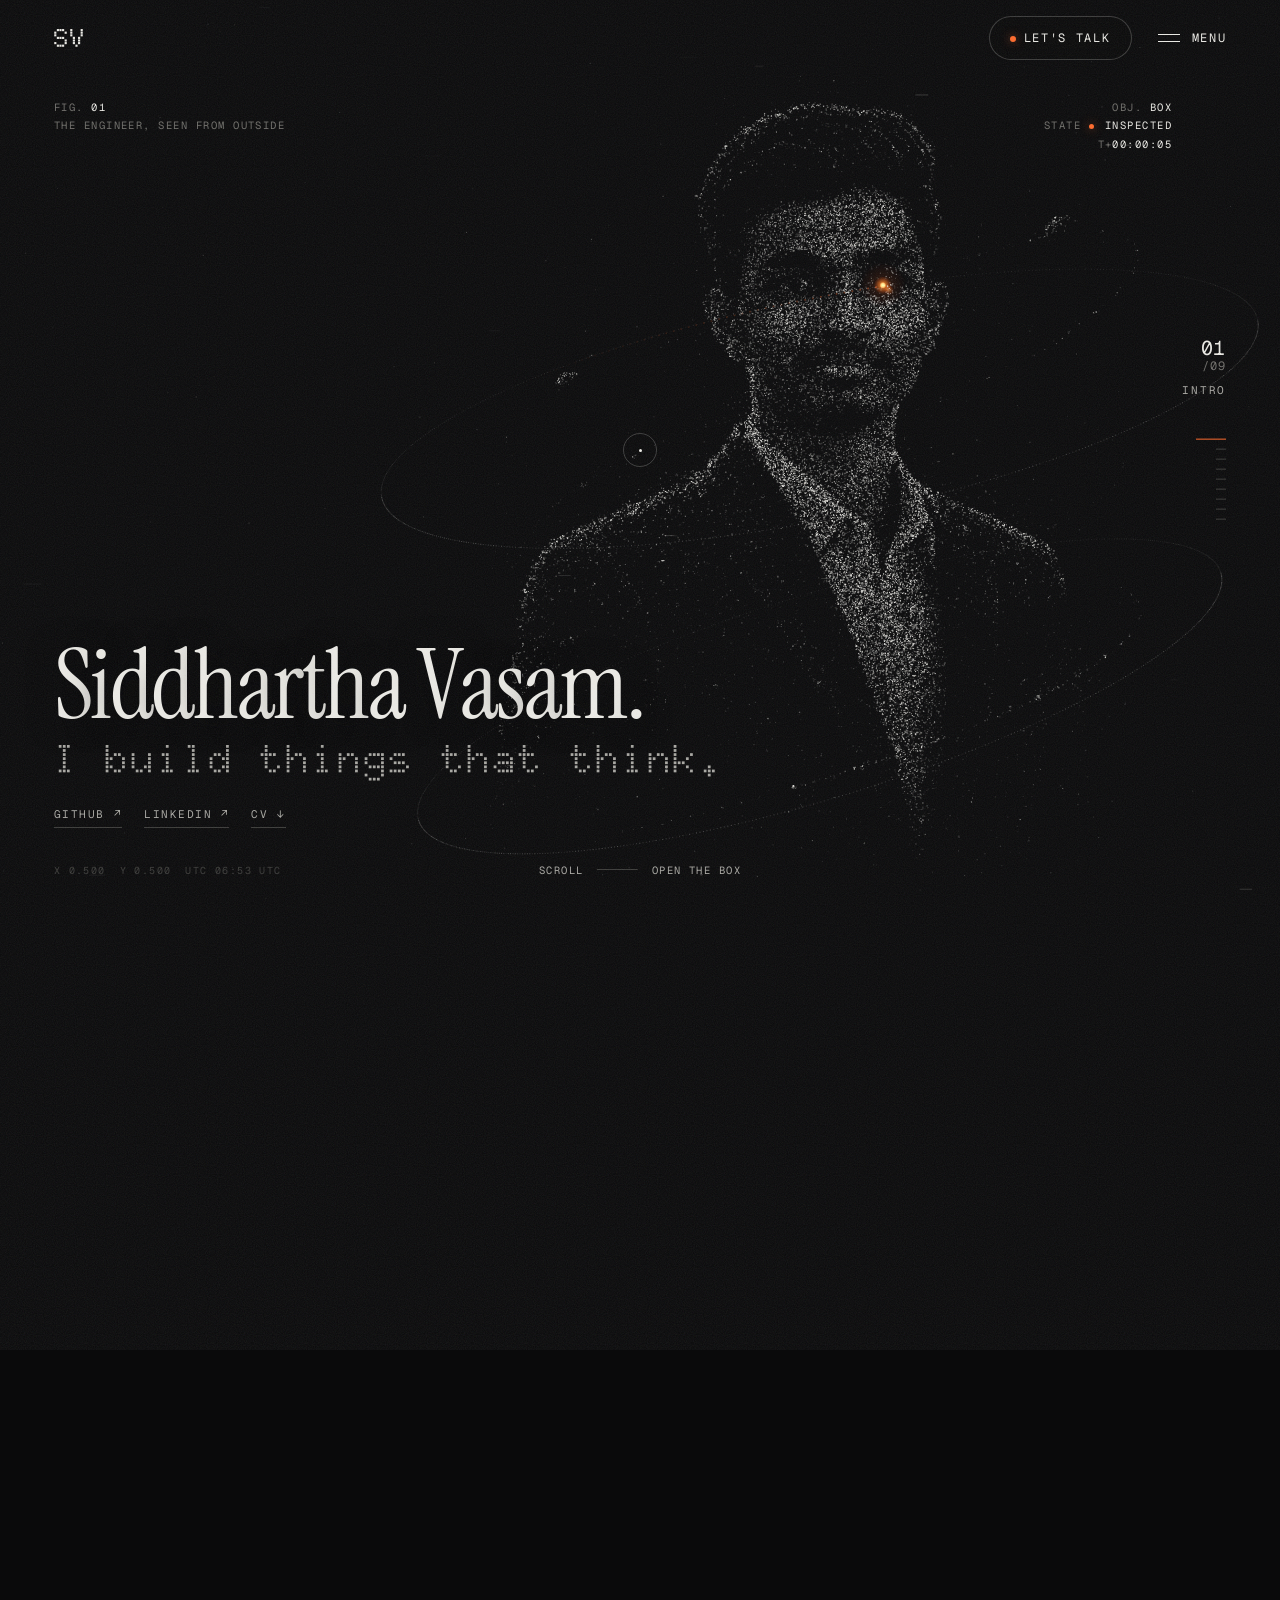
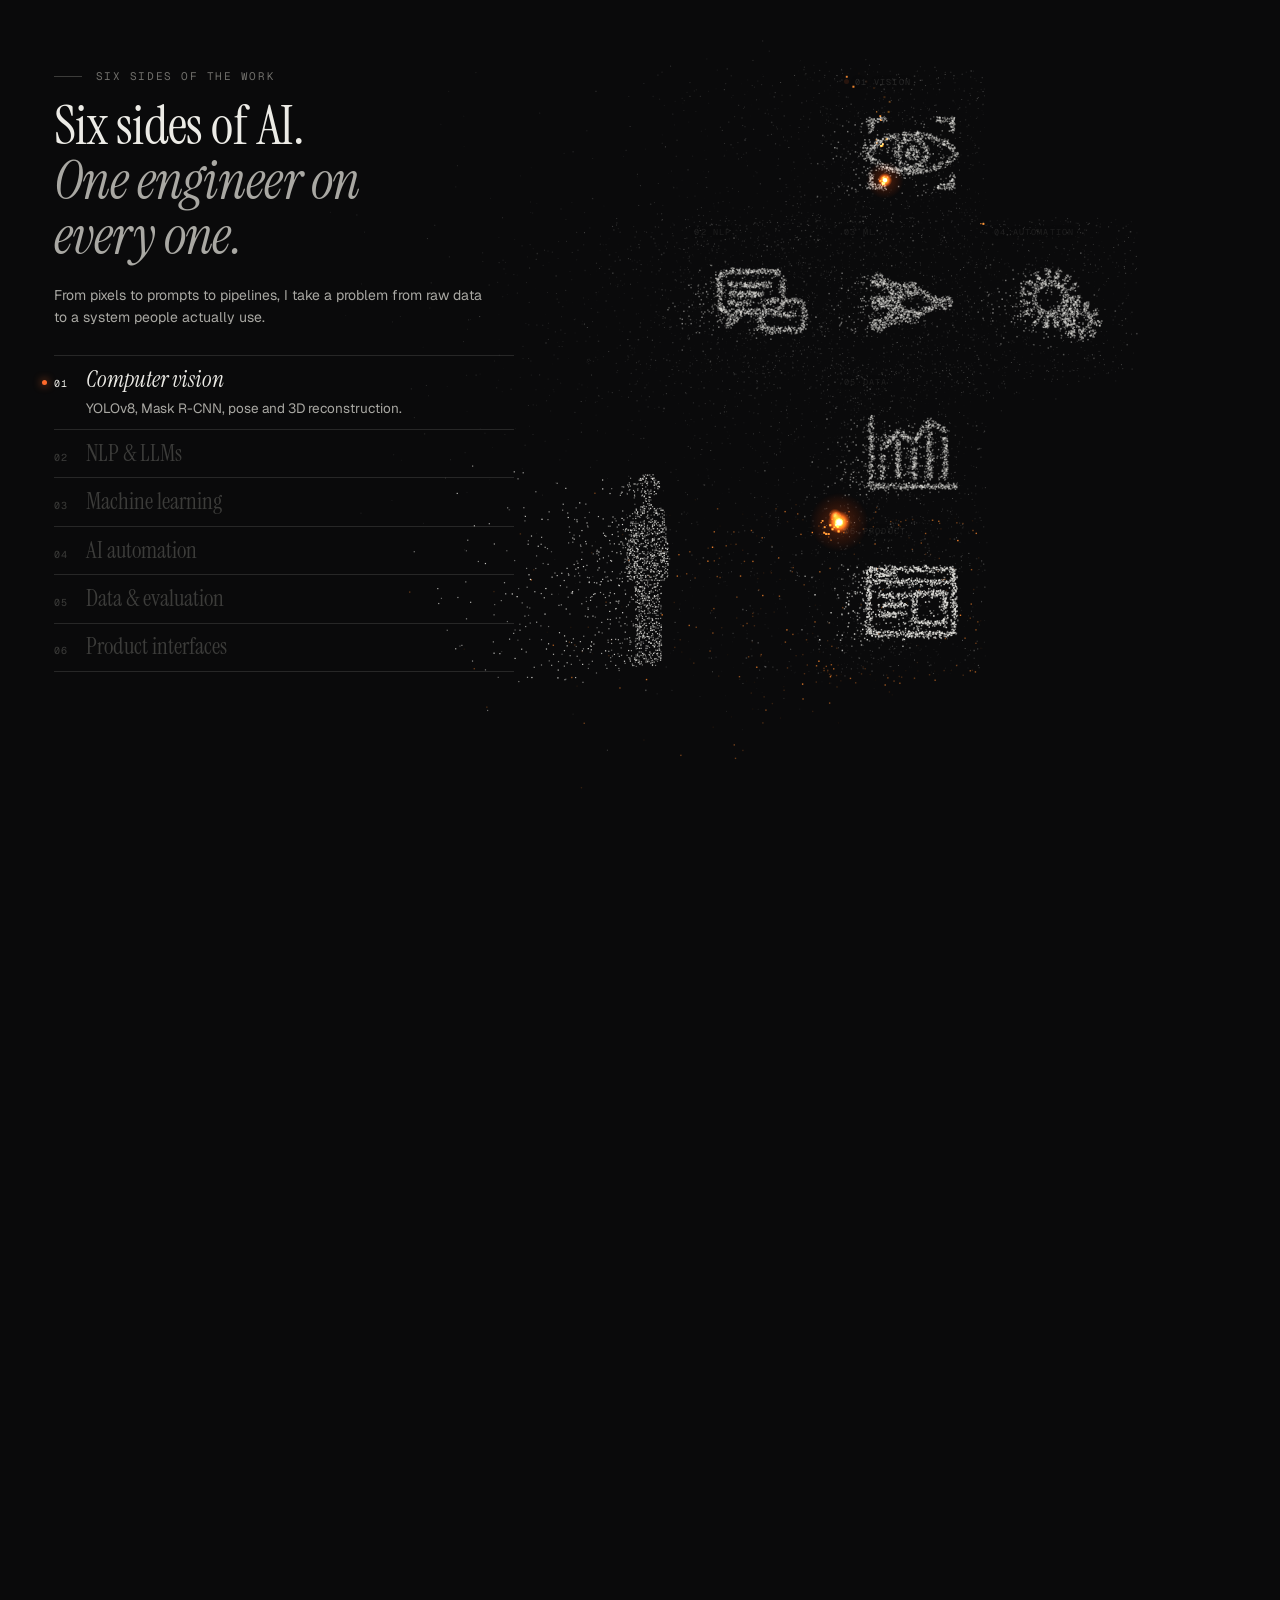
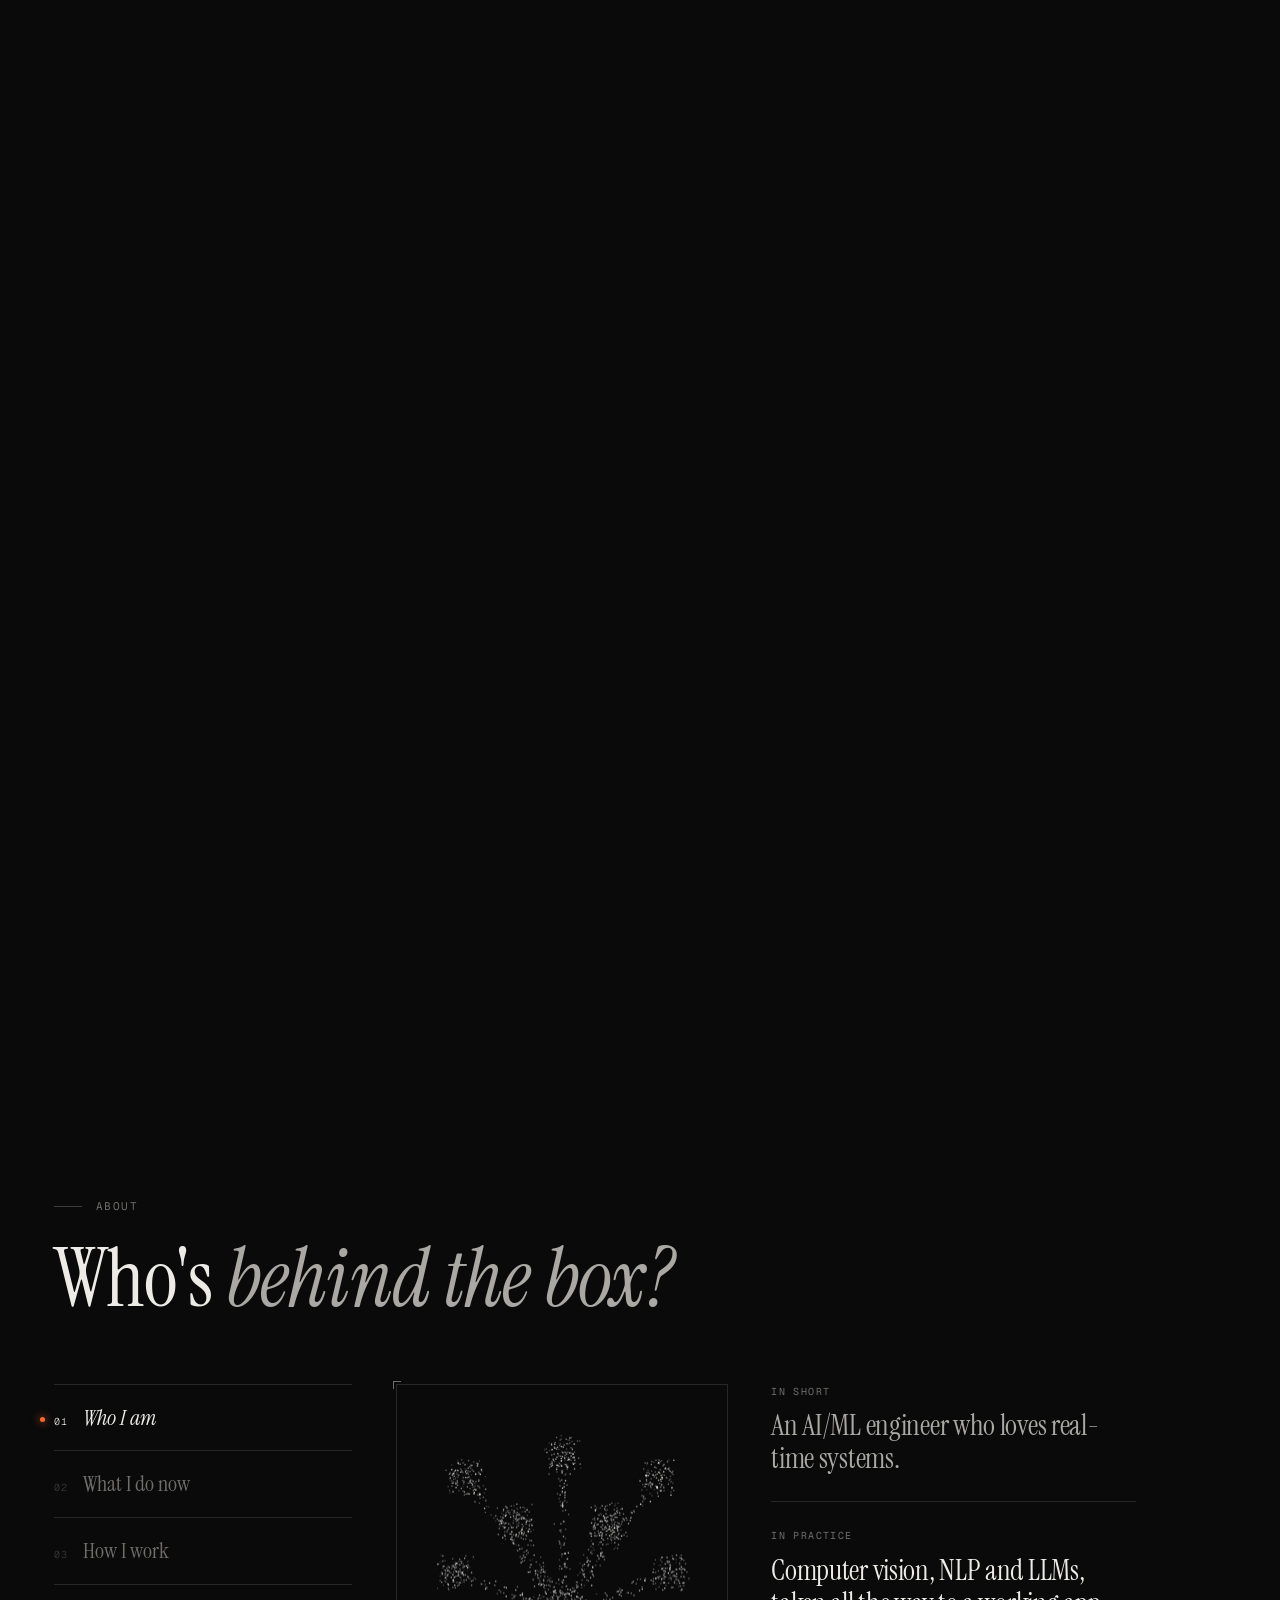
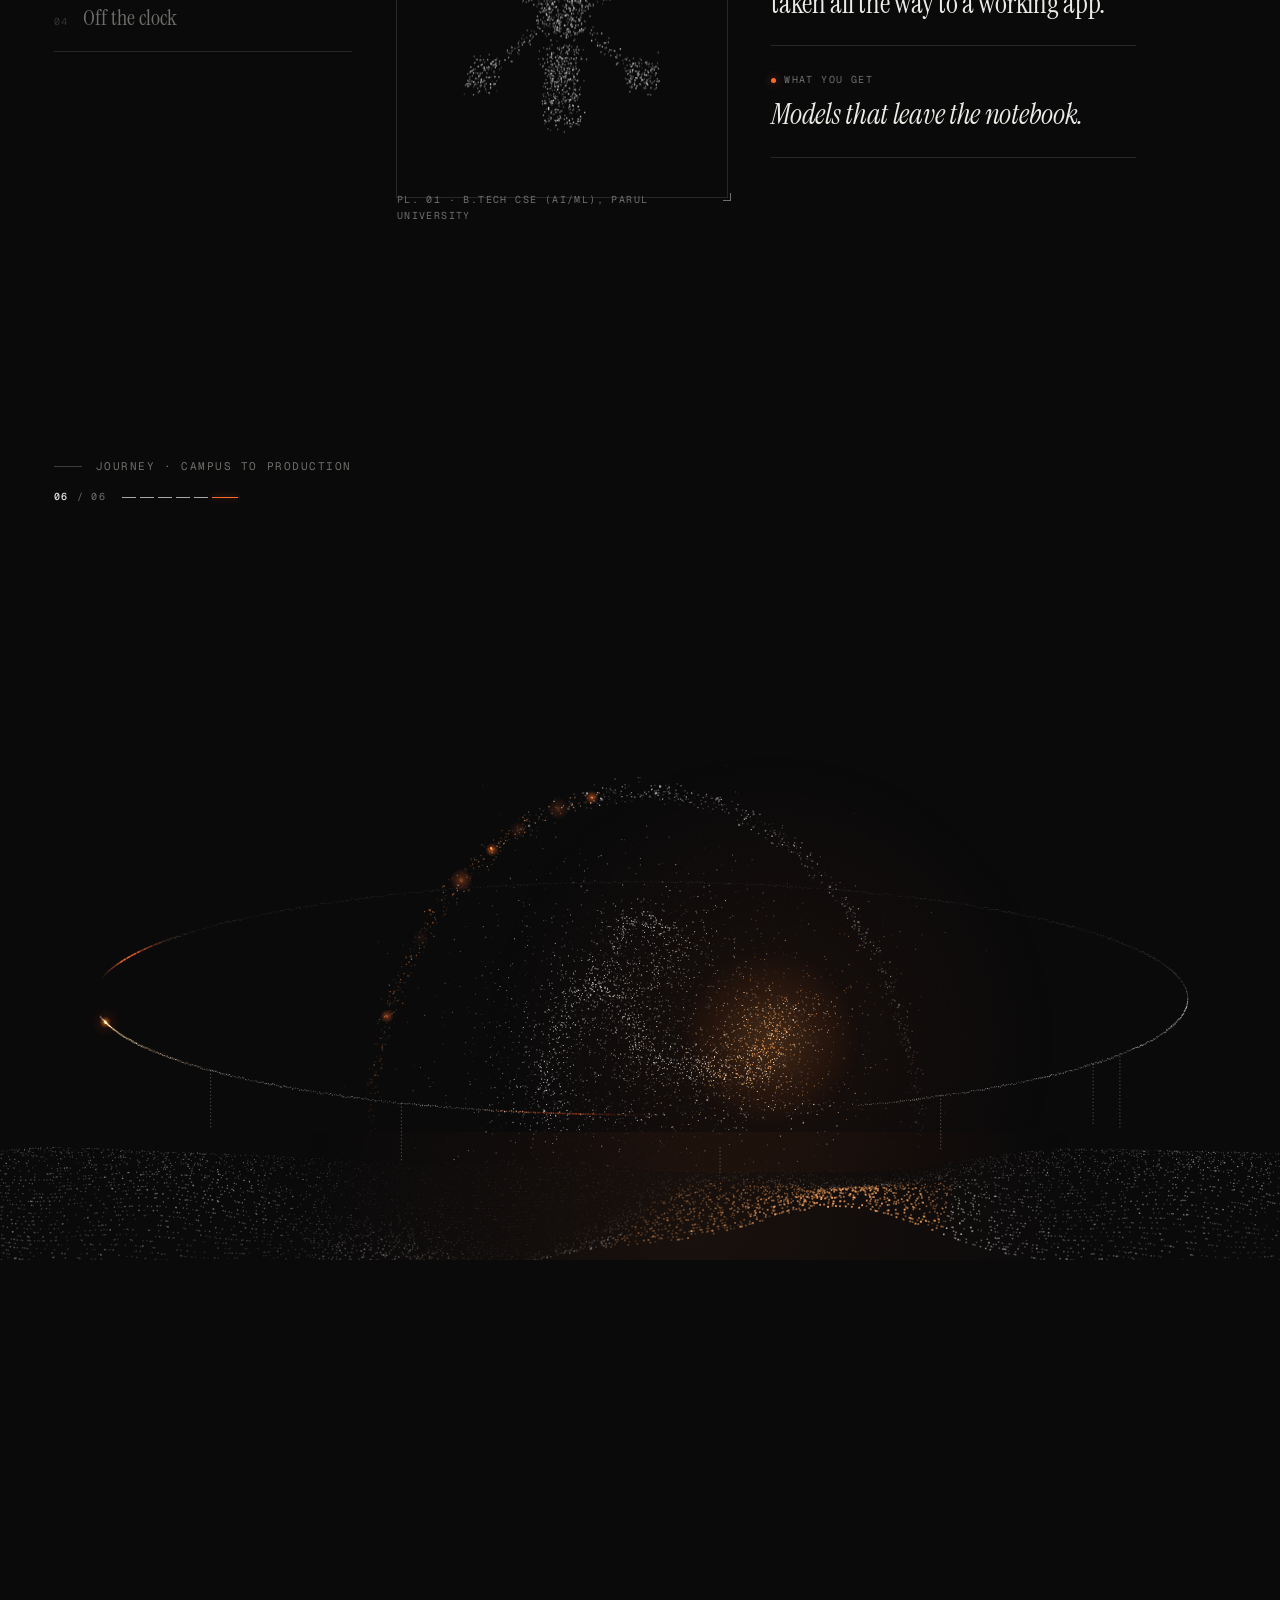
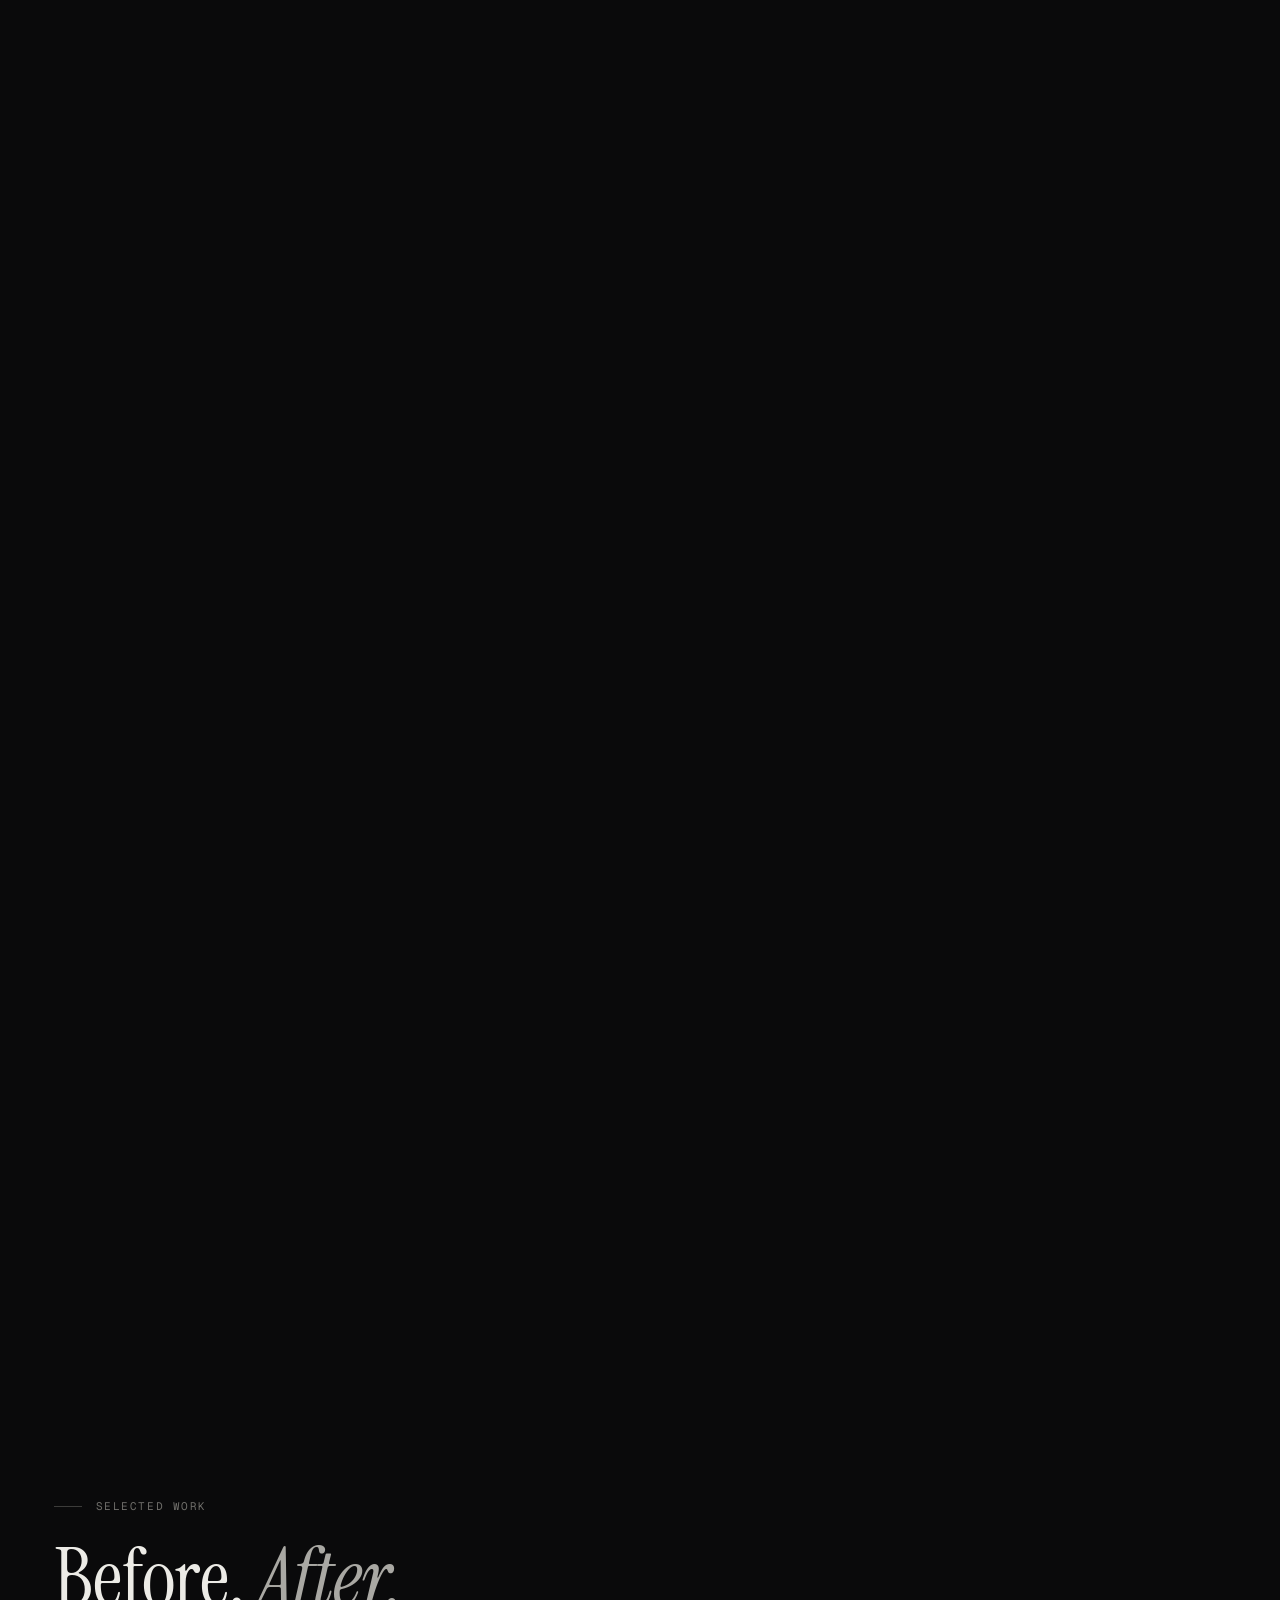
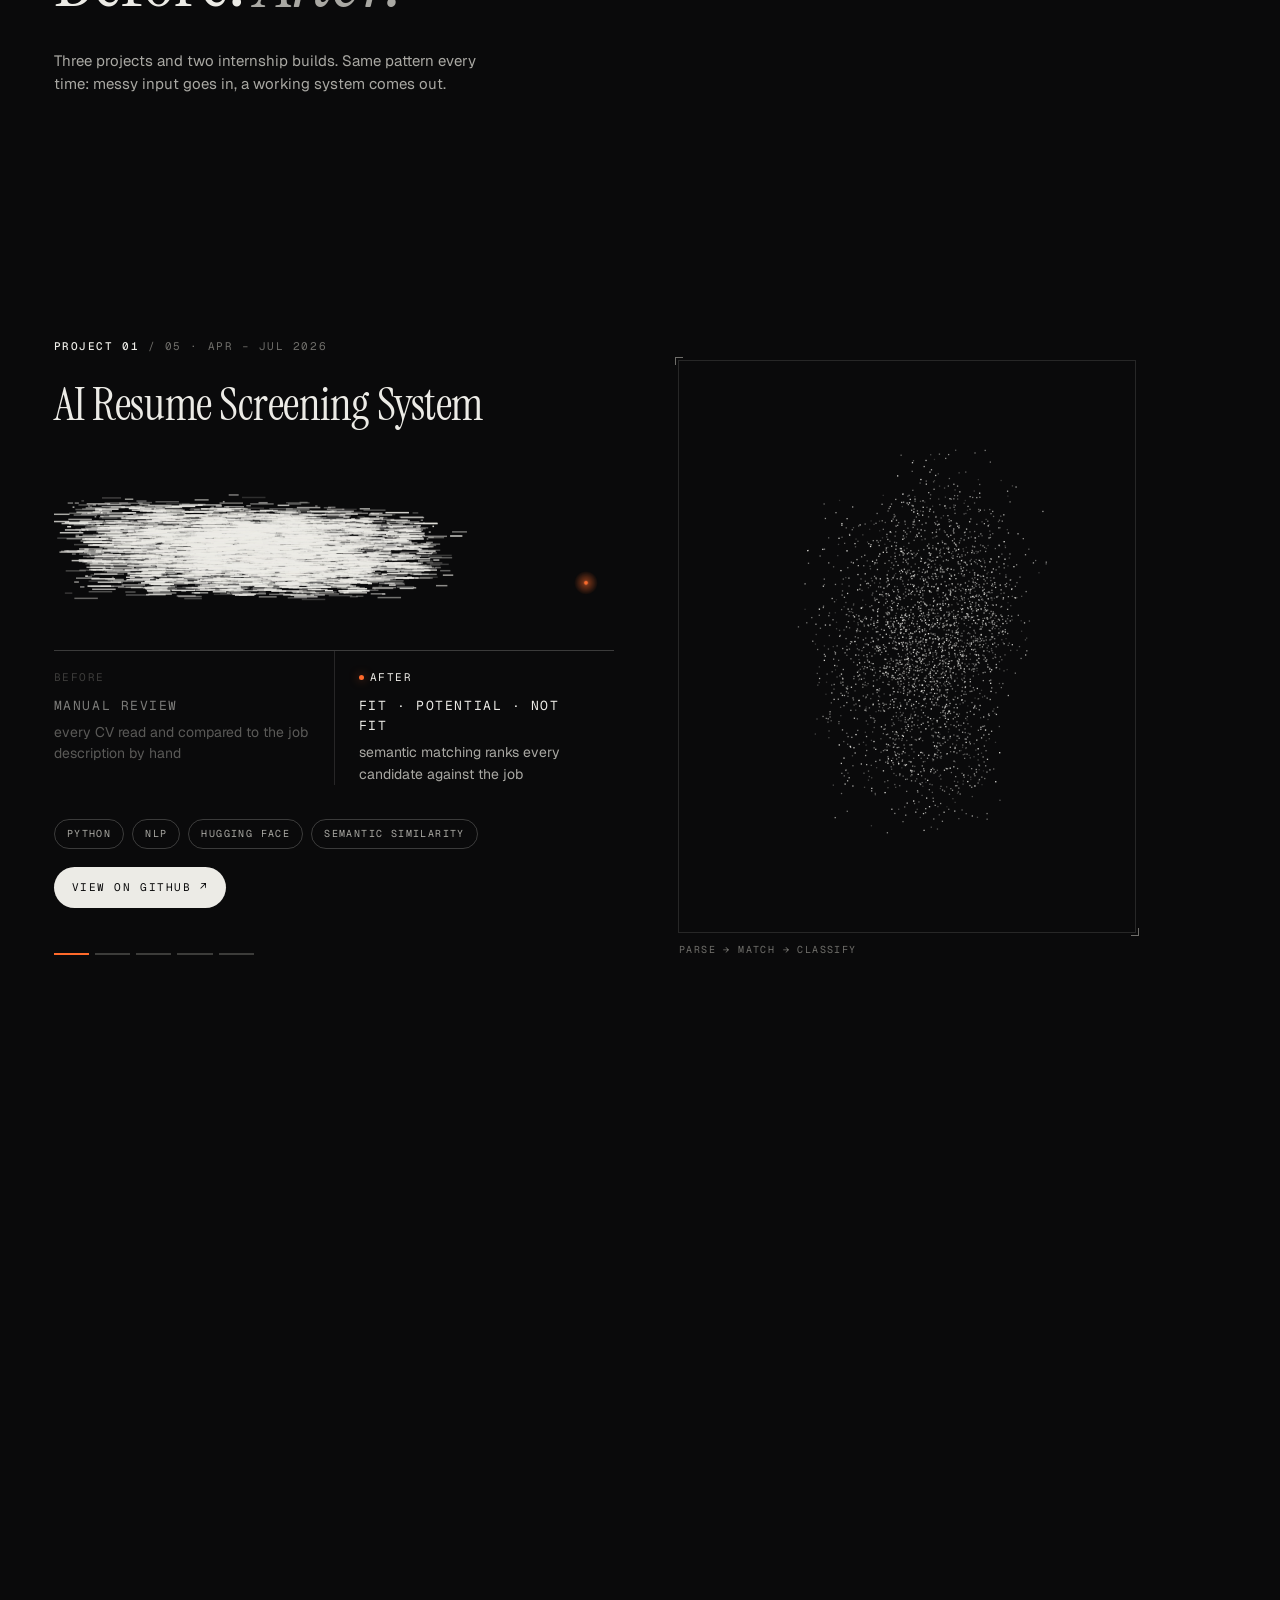
==== index.html @ eaab62a5 "Portfolio site: hero, skills, about, journey orbit timeline, projects, credentials, contact" ====
<!doctype html>
<html lang="en">
<head>
  <meta charset="utf-8" />
  <meta name="viewport" content="width=device-width, initial-scale=1" />
  <title>Siddhartha Vasam | AI / ML Engineer</title>
  <meta name="description" content="Siddhartha Vasam, an AI/ML engineer in Dubai building computer vision, NLP/LLM and AI automation systems." />
  <meta name="author" content="Siddhartha Vasam" />
  <meta name="theme-color" content="#0a0a0b" />
  <meta name="color-scheme" content="dark" />
  <meta property="og:type" content="website" />
  <meta property="og:title" content="Siddhartha Vasam | AI / ML Engineer" />
  <meta property="og:description" content="Computer vision, NLP/LLM and AI automation systems, from raw data to working apps. Based in Dubai." />
  <meta property="og:image" content="assets/og-image.jpg" />
  <meta property="og:image:width" content="1200" />
  <meta property="og:image:height" content="630" />
  <meta name="twitter:card" content="summary_large_image" />
  <meta name="twitter:title" content="Siddhartha Vasam | AI / ML Engineer" />
  <meta name="twitter:description" content="Computer vision, NLP/LLM and AI automation systems, from raw data to working apps." />
  <meta name="twitter:image" content="assets/og-image.jpg" />
  <link rel="icon" href="favicon.svg" type="image/svg+xml" />
  <link rel="apple-touch-icon" href="assets/apple-touch-icon.png" />
  <link rel="preload" as="image" href="assets/portrait.webp" type="image/webp" />
  <script type="application/ld+json">{"@context":"https://schema.org","@type":"Person","name":"Siddhartha Vasam","jobTitle":"AI/ML Engineer","address":{"@type":"PostalAddress","addressLocality":"Dubai","addressCountry":"AE"},"sameAs":["https://github.com/Vasamsiddhartha","https://linkedin.com/in/vasam-siddhartha"]}</script>
  <link rel="preconnect" href="https://fonts.googleapis.com" />
  <link rel="preconnect" href="https://fonts.gstatic.com" crossorigin />
  <link href="https://fonts.googleapis.com/css2?family=Doto:wght@400;600;800&family=Geist:wght@300;400;500;600&family=Geist+Mono:wght@400;500&family=Instrument+Serif:ital@0;1&display=swap" rel="stylesheet" />
  <link href="https://api.fontshare.com/v2/css?f[]=boska@300,301,400,401&display=swap" rel="stylesheet" />
  <link rel="stylesheet" href="css/style.css??v=1.1.3" />
</head>
<body>
  <a class="skip-link" href="#sides">Skip to content</a>
  <noscript><p class="noscript">This portfolio is drawn with JavaScript. Turn it on to see the animations; all the text below still works without it.</p></noscript>
  <div class="grain" aria-hidden="true"></div>
  <canvas id="ambient" aria-hidden="true"></canvas>
  <div class="cursor" aria-hidden="true"><span></span></div>

  <!-- ============ TOP BAR ============ -->
  <header class="bar">
    <a href="#top" class="logo" aria-label="Siddhartha Vasam, home"><span class="logo-mark">SV</span></a>
    <nav class="bar-r">
      <a href="#contact" class="pill"><i class="ember-dot"></i>Let's talk</a>
      <button class="menu-btn" aria-expanded="false" aria-controls="menu"><span class="burger"><i></i><i></i></span>Menu</button>
    </nav>
  </header>

  <div class="menu" id="menu" aria-hidden="true">
    <ol class="menu-list">
      <li><a href="#sides"><small>01</small>What I do</a></li>
      <li><a href="#you"><small>02</small>About</a></li>
      <li><a href="#how"><small>03</small>Journey</a></li>
      <li><a href="#proof"><small>04</small>Projects</a></li>
      <li><a href="#creds"><small>05</small>Credentials</a></li>
      <li><a href="#contact"><small>06</small>Contact</a></li>
    </ol>
    <div class="menu-foot mono">
      <a data-email href="#">email</a>
      <span>Dubai, UAE</span>
    </div>
  </div>

  <aside class="hud" aria-hidden="true">
    <div class="hud-num"><b id="hudNum">01</b><span id="hudTotal">/09</span></div>
    <div class="hud-name" id="hudName">Intro</div>
    <div class="hud-ticks" id="hudTicks"></div>
  </aside>
  <div class="coords mono" aria-hidden="true">
    <span id="cx">X 0.500</span><span id="cy">Y 0.500</span><span id="clock">00:00</span>
  </div>

  <main id="top">
    <!-- ============ 01 HERO ============ -->
    <section class="ch hero" data-ch="Intro" id="hero">
      <div class="sticky">
        <canvas id="heroCanvas" aria-label="A portrait of Siddhartha Vasam in particles that becomes a box and unfolds into six sides"></canvas>
        <div class="fig mono">
          <div><span class="dim">FIG.</span> <span id="figNo">01</span></div>
          <div class="dim" id="figCap">The engineer, seen from outside</div>
        </div>
        <div class="state mono">
          <div><span class="dim">OBJ.</span> Box</div>
          <div><span class="dim">STATE</span> <i class="ember-dot"></i> Inspected</div>
          <div><span class="dim">T+</span><span id="uptime">00:00:00</span></div>
        </div>

        <div class="hero-copy" id="heroA">
          <h1>
            <span class="serif line-a" data-blur>Siddhartha Vasam.</span>
            <span class="dot line-b" data-scramble="I build things that think.">I build things that think.</span>
          </h1>
          <nav class="hero-links mono hero-links-a" aria-label="Profiles">
            <a href="https://github.com/Vasamsiddhartha" target="_blank" rel="noopener">GitHub ↗</a>
            <a href="https://linkedin.com/in/vasam-siddhartha" target="_blank" rel="noopener">LinkedIn ↗</a>
            <a href="assets/Siddhartha-Vasam-CV.pdf" download>CV ↓</a>
          </nav>
        </div>
        <div class="hero-side" id="heroSide">
          <p class="serif"><em>Whatever the problem is: modelled, trained and shipped.</em></p>
          <p class="mono dim">AI / ML Engineer &middot; Dubai, UAE</p>
          <nav class="hero-links mono" aria-label="Profiles">
            <a href="https://github.com/Vasamsiddhartha" target="_blank" rel="noopener">GitHub ↗</a>
            <a href="https://linkedin.com/in/vasam-siddhartha" target="_blank" rel="noopener">LinkedIn ↗</a>
            <a href="assets/Siddhartha-Vasam-CV.pdf" download>CV ↓</a>
          </nav>
        </div>
        <div class="hero-copy hero-b" id="heroB">
          <h2 class="serif">I think out of the <span class="boxed"><span>box</span></span></h2>
          <p class="serif hero-b2"><em>for those who think out of the box</em></p>
          <p class="mono dim hero-b3">FIG. 02 · The same box. Opened. Six sides. Laid flat.</p>
        </div>

        <div class="scroll-cue mono" id="scrollCue"><span>Scroll</span><i></i><span>Open the box</span></div>
      </div>
    </section>

    <!-- ============ 02 SIX SIDES ============ -->
    <section class="ch sides" data-ch="What I do" id="sides">
      <div class="sticky">
        <div class="sides-l">
          <p class="eyebrow mono">Six sides of the work</p>
          <h2 class="serif h-xl">Six sides of AI.<br /><em>One engineer on<br />every one.</em></h2>
          <p class="lede">From pixels to prompts to pipelines, I take a problem from raw data to a system people actually use.</p>
          <ol class="side-list" id="sideList">
            <li><small class="mono">01</small><div><b>Computer vision</b><span>YOLOv8, Mask R-CNN, pose and 3D reconstruction.</span></div></li>
            <li><small class="mono">02</small><div><b>NLP &amp; LLMs</b><span>Transformers, RAG, LoRA fine-tuning, OpenAI API.</span></div></li>
            <li><small class="mono">03</small><div><b>Machine learning</b><span>PyTorch, TensorFlow, scikit-learn, XGBoost.</span></div></li>
            <li><small class="mono">04</small><div><b>AI automation</b><span>n8n, Zapier, UiPath and WhatsApp workflows.</span></div></li>
            <li><small class="mono">05</small><div><b>Data &amp; evaluation</b><span>F1, precision/recall, visualisation, OCR.</span></div></li>
            <li><small class="mono">06</small><div><b>Product interfaces</b><span>Streamlit, React, TypeScript.</span></div></li>
          </ol>
        </div>
        <div class="sides-r">
          <canvas class="net-fig" id="netFig" aria-hidden="true"></canvas>
          <div class="net" id="net">
            <canvas class="net-spark" id="netSpark" aria-hidden="true"></canvas>
            <div class="tile" style="grid-area:1/2"><span class="mono">01 Vision</span>
              <svg viewBox="0 0 100 80"><path d="M10 40C24 18 76 18 90 40C76 62 24 62 10 40Z"/><circle cx="50" cy="40" r="13"/><circle cx="50" cy="40" r="4"/><path d="M14 10h12M14 10v10M86 10H74M86 10v10M14 70h12M14 70V60M86 70H74M86 70V60"/></svg></div>
            <div class="tile" style="grid-area:2/1"><span class="mono">02 NLP</span>
              <svg viewBox="0 0 100 80"><rect x="12" y="12" width="56" height="36" rx="8"/><path d="M24 48l-4 12 14-12M22 24h36M22 32h28M22 40h18"/><rect x="50" y="38" width="38" height="26" rx="7"/><path d="M60 50h18"/></svg></div>
            <div class="tile" style="grid-area:2/2"><span class="mono">03 ML</span>
              <svg viewBox="0 0 100 80"><circle cx="20" cy="20" r="4"/><circle cx="20" cy="40" r="4"/><circle cx="20" cy="60" r="4"/><circle cx="50" cy="28" r="4"/><circle cx="50" cy="52" r="4"/><circle cx="80" cy="40" r="4"/><path d="M24 20L46 28M24 20L46 52M24 40L46 28M24 40L46 52M24 60L46 28M24 60L46 52M54 28L76 40M54 52L76 40"/></svg></div>
            <div class="tile" style="grid-area:2/3"><span class="mono">04 Automation</span>
              <svg viewBox="0 0 100 80"><circle cx="40" cy="36" r="14"/><circle cx="40" cy="36" r="22" class="teeth"/><circle cx="68" cy="56" r="8"/><circle cx="68" cy="56" r="13" class="teeth"/></svg></div>
            <div class="tile" style="grid-area:3/2"><span class="mono">05 Data</span>
              <svg viewBox="0 0 100 80"><path d="M14 8v62h76"/><path d="M24 62V44M38 62V30M52 62V38M66 62V20M80 62V28"/><path d="M24 36L38 22L52 30L66 12L80 20"/></svg></div>
            <div class="tile" style="grid-area:4/2"><span class="mono">06 Product</span>
              <svg viewBox="0 0 100 80"><rect x="12" y="10" width="76" height="58" rx="4"/><path d="M12 22h76M20 16h2M26 16h2M32 16h2M22 34h22M22 42h22M22 50h22M52 32h28v26H52z"/></svg></div>
          </div>
        </div>
      </div>
    </section>

    <!-- ============ 03 ABOUT ============ -->
    <section class="ch you" data-ch="About" id="you">
      <div class="wrap">
        <p class="eyebrow mono">About</p>
        <h2 class="serif h-xl" data-reveal>Who's <em>behind the box?</em></h2>
        <div class="you-grid">
          <ol class="you-tabs" role="tablist" id="youTabs">
            <li><button role="tab" aria-selected="true" data-i="0"><small class="mono">01</small>Who I am</button></li>
            <li><button role="tab" aria-selected="false" data-i="1"><small class="mono">02</small>What I do now</button></li>
            <li><button role="tab" aria-selected="false" data-i="2"><small class="mono">03</small>How I work</button></li>
            <li><button role="tab" aria-selected="false" data-i="3"><small class="mono">04</small>Off the clock</button></li>
          </ol>
          <figure class="frame you-art">
            <canvas class="dotart" id="youArt"></canvas>
            <figcaption class="mono" id="youCap"></figcaption>
          </figure>
          <dl class="you-rows" id="youRows">
            <div><dt class="mono">In short</dt><dd class="serif dim2"></dd></div>
            <div><dt class="mono">In practice</dt><dd class="serif"></dd></div>
            <div><dt class="mono"><i class="ember-dot"></i>What you get</dt><dd class="serif"><em></em></dd></div>
          </dl>
        </div>
      </div>
    </section>

    <!-- ============ 04 JOURNEY ============ -->
    <section class="ch how" data-ch="Journey" id="how">
      <div class="sticky">
        <div class="jr-sky">
          <canvas id="howBack" aria-hidden="true"></canvas>
          <canvas id="howCanvas" aria-label="An engineer at a laptop inside an orbit; each stop of the journey rides the orbit into view and leaves a glowing milestone behind"></canvas>
        </div>
        <div class="jr-head">
          <h2 class="sr-only">From campus to production.</h2>
          <p class="eyebrow mono">Journey · campus to production</p>
          <p class="jr-count mono"><b id="jrNo">01</b> / 06 <span class="jr-ticks" id="jrTicks"><i></i><i></i><i></i><i></i><i></i><i></i></span></p>
        </div>
        <div class="jr-stage" id="jrStage">
          <ol class="jr-cards" id="jrCards">
            <li class="jr-card" data-bead="SSC">
              <div class="jr-mini"><small class="mono">01 · 2018 – 2019</small><b>SSC</b></div>
              <div class="jr-full">
                <p class="jr-top mono"><span>01 / 06 · Education</span><span><i class="ember-dot"></i>2018 – 2019</span></p>
                <h3 class="serif">SSC</h3>
                <p class="jr-org">Sri Chaitanya High School</p>
                <p class="jr-txt">Secondary School Certificate, finished with a CGPA of 9.0.</p>
              </div>
            </li>
            <li class="jr-card" data-bead="Inter">
              <div class="jr-mini"><small class="mono">02 · 2019 – 2021</small><b>Intermediate, MPC</b></div>
              <div class="jr-full">
                <p class="jr-top mono"><span>02 / 06 · Education</span><span><i class="ember-dot"></i>2019 – 2021</span></p>
                <h3 class="serif">Intermediate, MPC</h3>
                <p class="jr-org">Sri Chaitanya Junior College</p>
                <p class="jr-txt">Maths, Physics and Chemistry, finished with 92.3%.</p>
              </div>
            </li>
            <li class="jr-card" data-bead="B.Tech">
              <div class="jr-mini"><small class="mono">03 · 2021 – 2025</small><b>B.Tech, AI/ML</b></div>
              <div class="jr-full">
                <p class="jr-top mono"><span>03 / 06 · Education</span><span><i class="ember-dot"></i>2021 – 2025</span></p>
                <h3 class="serif">B.Tech, Computer Science (AI/ML)</h3>
                <p class="jr-org">Parul University, Vadodara</p>
                <p class="jr-txt">Computer Science Engineering with a specialisation in AI and machine learning. CGPA 7.3.</p>
              </div>
            </li>
            <li class="jr-card" data-bead="Slash Mark">
              <div class="jr-mini"><small class="mono">04 · Dec 2024</small><b>AI Intern, Slash Mark</b></div>
              <div class="jr-full">
                <p class="jr-top mono"><span>04 / 06 · Experience</span><span><i class="ember-dot"></i>Dec 2024</span></p>
                <h3 class="serif">AI Intern</h3>
                <p class="jr-org">Slash Mark</p>
                <p class="jr-txt">A CNN traffic-light classifier in TensorFlow, 92%+ accurate on 2,400+ images; augmentation added 15% accuracy and cut latency 20%.</p>
              </div>
            </li>
            <li class="jr-card" data-bead="Clomotech">
              <div class="jr-mini"><small class="mono">05 · May 2025</small><b>AI/ML Intern, Clomotech</b></div>
              <div class="jr-full">
                <p class="jr-top mono"><span>05 / 06 · Experience</span><span><i class="ember-dot"></i>May 2025</span></p>
                <h3 class="serif">AI/ML Intern</h3>
                <p class="jr-org">Clomotech</p>
                <p class="jr-txt">Occluded person re-identification using height as a biometric cue, with 15% better height estimates and 30% faster 3D reconstruction.</p>
              </div>
            </li>
            <li class="jr-card" data-bead="1XL Infra">
              <div class="jr-mini"><small class="mono">06 · Jan 2026 → now</small><b>AI Automation Engineer, 1XL Infra</b></div>
              <div class="jr-full">
                <p class="jr-top mono"><span>06 / 06 · Experience</span><span><i class="ember-dot"></i>Jan 2026 → now</span></p>
                <h3 class="serif">AI Automation Engineer</h3>
                <p class="jr-org">1XL Infra</p>
                <p class="jr-txt">Property-management software covering leases, tenants, invoices, channel partners, leads and site visits, plus WhatsApp lead automation.</p>
              </div>
            </li>
          </ol>
        </div>
      </div>
    </section>

    <!-- ============ 05 PROJECTS ============ -->
    <section class="ch proof" data-ch="Projects" id="proof">
      <div class="wrap proof-head">
        <p class="eyebrow mono">Selected work</p>
        <h2 class="serif h-xl" data-reveal>Before. <em>After.</em></h2>
        <p class="lede" data-reveal>Three projects and two internship builds. Same pattern every time: messy input goes in, a working system comes out.</p>
      </div>

      <div class="proof-stage" id="proofStage">
        <div class="sticky proof-sticky">
          <div class="pc-l">
            <p class="mono case-no"><b id="pcNo">Project 01</b> <span class="dim">/ 05</span> <span class="dim" id="pcDate"></span></p>
            <h3 class="serif pc-title" id="pcTitle"><span class="on"></span><span></span></h3>
            <canvas class="pc-value" id="pcValue" aria-hidden="true"></canvas>
            <div class="ba pc-ba" id="pcBa">
              <div><p class="mono dim">Before</p><p class="ba-v mono" id="pcBv"></p><p id="pcBt"></p></div>
              <div><p class="mono"><i class="ember-dot"></i>After</p><p class="ba-v mono" id="pcAv"></p><p id="pcAt"></p></div>
            </div>
            <div class="case-meta"><ul class="chips mono" id="pcChips"></ul><a class="gh mono" id="pcLink" href="#" target="_blank" rel="noopener">View on GitHub ↗</a></div>
            <div class="case-progress show" id="caseProg"><i></i><i></i><i></i><i></i><i></i></div>
          </div>
          <figure class="frame pc-art"><canvas class="dotart" id="pcArt"></canvas><figcaption class="mono" id="pcCap"></figcaption></figure>
        </div>
      </div>
    </section>

    <!-- ============ 06 NUMBERS ============ -->
    <section class="ch numbers" data-ch="Numbers" id="numbers" data-amb="1">
      <div class="wrap">
        <p class="eyebrow mono">In numbers</p>
        <h2 class="serif h-xl" data-reveal>Results, <em>not adjectives.</em></h2>
        <div class="stats">
          <div class="stat"><b class="dot">92%</b><p class="serif">detection accuracy on a live webcam</p><small class="mono">Waste detection</small></div>
          <div class="stat"><b class="dot">85%+</b><p class="serif">of inbox triage automated</p><small class="mono">Inbox summarizer</small></div>
          <div class="stat"><b class="dot">65%</b><p class="serif">more relevant summaries after fine-tuning</p><small class="mono">LoRA fine-tune</small></div>
          <div class="stat"><b class="dot">30%</b><p class="serif">less compute for 3D reconstruction</p><small class="mono">Clomotech</small></div>
          <div class="stat"><b class="dot">2,400+</b><p class="serif">images processed and augmented</p><small class="mono">Slash Mark</small></div>
          <div class="stat"><b class="dot">3</b><p class="serif">AI roles since December 2024</p><small class="mono">Slash Mark → Clomotech → 1XL</small></div>
        </div>
      </div>
    </section>

    <!-- ============ 07 CREDENTIALS ============ -->
    <section class="ch creds" data-ch="Credentials" id="creds" data-amb="1">
      <div class="wrap">
        <p class="eyebrow mono">On paper</p>
        <h2 class="serif h-xl" data-reveal>Certified. <em>Schooled.</em></h2>
        <div class="creds-grid">
          <div class="cred-col">
            <p class="mono dim">Certifications</p>
            <ul class="cred-list">
              <li><a href="https://drive.google.com/file/d/187igTDf44_IthnIgc6ymN-d0V3RfGExz/view" target="_blank" rel="noopener"><span class="serif">Prompt Engineering</span><small class="mono">One Million Prompters ↗</small></a></li>
              <li><a href="https://drive.google.com/file/d/1KtZ1Fdh25DYPUnivU1jn6Y1wsXhP_0rT/view" target="_blank" rel="noopener"><span class="serif">Data Visualization</span><small class="mono">Accenture ↗</small></a></li>
              <li><a href="https://drive.google.com/file/d/1KsScWoc_mEM67b3CbwRo6FNSwPTS-8RG/view" target="_blank" rel="noopener"><span class="serif">AI/ML Internship</span><small class="mono">Codetech IT Solutions ↗</small></a></li>
              <li><a href="https://drive.google.com/file/d/12msTdqYQUEMwFb-PBq3jOn2fPbYPUkEg/view" target="_blank" rel="noopener"><span class="serif">AI Internship</span><small class="mono">Slash Mark ↗</small></a></li>
            </ul>
          </div>
          <div class="cred-col">
            <p class="mono dim">Education</p>
            <ul class="cred-list">
              <li><div><span class="serif">B.Tech, Computer Science (AI/ML)</span><small class="mono">Parul University · 2021–2025 · CGPA 7.3</small></div></li>
              <li><div><span class="serif">Intermediate, MPC</span><small class="mono">Sri Chaitanya Junior College · 2019–2021 · 92.3%</small></div></li>
              <li><div><span class="serif">SSC</span><small class="mono">Sri Chaitanya High School · 2018–2019 · CGPA 9.0</small></div></li>
            </ul>
            <p class="mono dim lang-h">Languages</p>
            <p class="langs serif">English <em>fluent</em> · Hindi <em>fluent</em> · Telugu <em>native</em></p>
          </div>
        </div>
        <div class="toolkit">
          <p class="mono dim">Toolkit</p>
          <ul class="chips mono big">
            <li>Python</li><li>TypeScript</li><li>React</li><li>PyTorch</li><li>TensorFlow</li><li>scikit-learn</li><li>XGBoost</li><li>YOLOv8</li><li>OpenCV</li><li>Hugging Face</li><li>spaCy</li><li>OpenAI API</li><li>LLMs</li><li>RAG</li><li>Fine-tuning</li><li>OCR</li><li>Streamlit</li><li>n8n</li><li>Zapier</li><li>UiPath</li><li>Git</li>
          </ul>
        </div>
      </div>
    </section>

    <!-- ============ 08 FAQ ============ -->
    <section class="ch faq" data-ch="Questions" id="faq" data-amb="1">
      <div class="wrap faq-grid">
        <div>
          <p class="eyebrow mono">Straight answers</p>
          <h2 class="serif h-xl" data-reveal>Sometimes the best model is the <em class="gridbox">simplest</em>.</h2>
          <p class="lede">A simple model that ships beats a clever one that never leaves the notebook.</p>
        </div>
        <div>
          <h3 class="serif h-md">Fair <em>questions.</em></h3>
          <div class="acc" id="acc">
            <details open><summary class="serif">What roles are you looking for?</summary><p>AI/ML engineering: computer vision, NLP and LLM systems, and AI automation that solves real business problems.</p></details>
            <details><summary class="serif">Where are you based?</summary><p>Dubai, UAE.</p></details>
            <details><summary class="serif">What's your core stack?</summary><p>Python with PyTorch, TensorFlow, scikit-learn, YOLOv8 and Hugging Face; n8n and Zapier for automation; Streamlit and React for interfaces.</p></details>
            <details><summary class="serif">Can you take a model all the way to an app?</summary><p>Yes. My projects ship as working tools: live webcam detection, Streamlit dashboards, and automation running inside real property-management software.</p></details>
            <details><summary class="serif">Which languages do you speak?</summary><p>English and Hindi fluently, Telugu natively.</p></details>
          </div>
        </div>
      </div>
    </section>

    <!-- ============ 09 EXIT TUNNEL ============ -->
    <section class="ch exit" data-ch="Say hi" id="exit">
      <div class="sticky">
        <canvas id="exitCanvas"></canvas>
        <div class="exit-copy" id="exitCopy">
          <h2 class="serif">For those who think <em>out of the box</em>.</h2>
          <p class="mono">There is a door. It is open.</p>
        </div>
        <div class="exit-fade" id="exitFade"></div>
      </div>
    </section>

    <!-- ============ CONTACT ============ -->
    <section class="contact paper" id="contact" data-ch="Say hi">
      <div class="wrap">
        <h2 class="serif mega">Let's build.</h2>
        <div class="contact-grid">
          <div>
            <p class="mono small">So, what are you working on?</p>
            <div class="typer serif"><em id="typer"></em><i class="caret"></i></div>
            <div class="cta-row">
              <a class="btn-dark mono" data-email data-subject="Hello Siddhartha" href="#">Email me <span>→</span></a>
              <a class="btn-line mono" href="assets/Siddhartha-Vasam-CV.pdf" download>Download CV ↓</a>
            </div>
            <p class="small note">
              <a href="https://linkedin.com/in/vasam-siddhartha" target="_blank" rel="noopener">LinkedIn ↗</a> ·
              <a href="https://github.com/Vasamsiddhartha" target="_blank" rel="noopener">GitHub ↗</a> · Based in Dubai, UAE.
            </p>
          </div>
          <ul class="prompts mono" id="prompts">
            <li>An AI/ML role on your team…</li>
            <li>A computer vision problem…</li>
            <li>Something worth automating…</li>
            <li>A model that needs fine-tuning…</li>
            <li>Just saying hi…</li>
          </ul>
        </div>
      </div>
    </section>
  </main>

  <footer class="foot paper">
    <div class="wrap">
      <div class="foot-top">
        <canvas id="footMark" aria-label="SV"></canvas>
        <p class="foot-tag"><span class="serif">Siddhartha Vasam.</span><span class="dot">AI / ML Engineer.</span></p>
      </div>
      <div class="foot-cols">
        <div><p class="mono dim">Six sides</p><a href="#sides">Computer vision</a><a href="#sides">NLP &amp; LLMs</a><a href="#sides">Machine learning</a><a href="#sides">AI automation</a><a href="#sides">Data &amp; evaluation</a><a href="#sides">Product interfaces</a></div>
        <div><p class="mono dim">Site</p><a href="#you">About</a><a href="#how">Journey</a><a href="#proof">Projects</a><a href="#creds">Credentials</a><a href="#faq">Questions</a></div>
        <div><p class="mono dim">Contact</p><a data-email href="#">Email</a><a href="https://linkedin.com/in/vasam-siddhartha" target="_blank" rel="noopener">LinkedIn ↗</a><a href="https://github.com/Vasamsiddhartha" target="_blank" rel="noopener">GitHub ↗</a><a href="assets/Siddhartha-Vasam-CV.pdf" download>CV (PDF) ↓</a></div>
        <div><p class="mono dim">Based in</p><span>Dubai</span><span>United Arab Emirates</span><p class="mono dim small" id="footClock"></p></div>
      </div>
      <div class="foot-bot mono">
        <span>© <span id="yr">2026</span> Siddhartha Vasam</span>
        <span>Drawn with 42,000 particles</span>
        <a href="#top">Back to the top ↑</a>
      </div>
    </div>
  </footer>

  <script src="js/hero.js??v=1.1.3"></script>
  <script src="js/main.js??v=1.1.3"></script>
</body>
</html>
---- css/style.css ----
:root {
  --void: #0a0a0b;
  --void-2: #121214;
  --bone: #ecebe6;
  --ink-2: #a9a8a3;
  --ink-3: #6f6e6a;
  --ink-4: #3c3c3a;
  --line: #ecebe621;
  --line-2: #ecebe638;
  --ember: #ff6a2b;
  --ember-glow: #ff6a2b8c;
  --paper: #e9e7e1;
  --paper-2: #dddad3;
  --paper-ink: #0c0c0d;
  --paper-ink-2: #4a4946;
  --paper-line: #0c0c0d29;
  --serif: "Boska", "Instrument Serif", "Iowan Old Style", Georgia, serif;
  --dot: "Doto", "Geist Mono", ui-monospace, monospace;
  --sans: "Geist", system-ui, -apple-system, "Segoe UI", sans-serif;
  --mono: "Geist Mono", ui-monospace, SFMono-Regular, Menlo, monospace;
  --gut: clamp(18px, 4.2vw, 72px);
  --bar-h: 76px;
  --ease: cubic-bezier(.22, .8, .18, 1);
  --ease-io: cubic-bezier(.7, 0, .2, 1);
}

*, *::before, *::after { box-sizing: border-box; }
html { scroll-behavior: smooth; -webkit-text-size-adjust: 100%; }
body {
  margin: 0;
  background: var(--void);
  color: var(--bone);
  font-family: var(--sans);
  font-size: 15px;
  line-height: 1.55;
  -webkit-font-smoothing: antialiased;
  overflow-x: hidden;
}
a { color: inherit; text-decoration: none; }
button { font: inherit; color: inherit; background: none; border: 0; cursor: pointer; padding: 0; }
h1, h2, h3, p, dl, dd, figure, ol, ul { margin: 0; padding: 0; }
ol, ul { list-style: none; }
canvas { display: block; }
::selection { background: var(--ember); color: var(--void); }

/* ---------- type ---------- */
.serif { font-family: var(--serif); font-weight: 300; letter-spacing: -0.01em; }
.serif em, em.serif { font-style: italic; }
.dot { font-family: var(--dot); font-weight: 600; letter-spacing: 0.02em; }
.mono { font-family: var(--mono); font-size: 11px; letter-spacing: 0.14em; text-transform: uppercase; }
.dim { color: var(--ink-3); }
.dim2 { color: var(--ink-2); }
.bone { color: var(--bone); font-weight: 500; }
.ember { color: var(--ember); }
.small { font-size: 11px; }
.h-xl { font-size: clamp(44px, 6.4vw, 104px); line-height: 1.02; }
.h-xl em { color: var(--ink-2); }
.h-md { font-size: clamp(32px, 3.4vw, 52px); line-height: 1.1; }
.lede { max-width: 440px; color: var(--ink-2); font-size: 15px; margin-top: 28px; }
.eyebrow { color: var(--ink-3); display: flex; align-items: center; gap: 14px; margin-bottom: 22px; }
.eyebrow::before { content: ""; width: 28px; height: 1px; background: var(--ink-4); }
.ember-dot { display: inline-block; width: 6px; height: 6px; border-radius: 50%; background: var(--ember); box-shadow: 0 0 10px var(--ember-glow); vertical-align: middle; margin-right: 8px; }

/* ---------- global layers ---------- */
.grain {
  position: fixed; inset: -50%; z-index: 100; pointer-events: none; opacity: .09;
  background-image: url("data:image/svg+xml,%3Csvg xmlns='http://www.w3.org/2000/svg' width='220' height='220'%3E%3Cfilter id='n'%3E%3CfeTurbulence type='fractalNoise' baseFrequency='.9' numOctaves='2' stitchTiles='stitch'/%3E%3C/filter%3E%3Crect width='100%25' height='100%25' filter='url(%23n)'/%3E%3C/svg%3E");
  animation: grain 1.2s steps(6) infinite;
}
@keyframes grain { 0%{transform:translate(0,0)} 20%{transform:translate(-3%,2%)} 40%{transform:translate(2%,-3%)} 60%{transform:translate(-2%,-1%)} 80%{transform:translate(3%,3%)} 100%{transform:translate(0,0)} }
#ambient { position: fixed; inset: 0; width: 100%; height: 100%; z-index: 0; pointer-events: none; opacity: 0; transition: opacity 1.2s var(--ease); }
#ambient.on { opacity: 1; }
main, footer { position: relative; z-index: 1; }

.cursor { position: fixed; left: 0; top: 0; width: 34px; height: 34px; margin: -17px 0 0 -17px; border: 1px solid var(--line-2); border-radius: 50%; z-index: 120; pointer-events: none; transition: width .35s var(--ease), height .35s var(--ease), margin .35s var(--ease), border-color .3s, background .3s; }
.cursor span { position: absolute; left: 50%; top: 50%; width: 3px; height: 3px; margin: -1.5px; border-radius: 50%; background: var(--bone); }
.cursor.big { width: 64px; height: 64px; margin: -32px 0 0 -32px; border-color: var(--ember); background: #ff6a2b14; }
body.on-paper .cursor { border-color: var(--paper-line); }
body.on-paper .cursor span { background: var(--paper-ink); }
@media (hover: none) { .cursor { display: none; } }

/* ---------- bar ---------- */
.bar { position: fixed; top: 0; left: 0; right: 0; height: var(--bar-h); padding: 0 var(--gut); display: flex; align-items: center; justify-content: space-between; z-index: 90; transition: color .5s; }
.logo { display: flex; align-items: center; gap: 12px; }
.logo-mark { font-family: var(--dot); font-weight: 800; font-size: 26px; letter-spacing: 0.02em; line-height: 1; }
.bar-r { display: flex; align-items: center; gap: 26px; }
.pill { font-family: var(--mono); font-size: 12px; letter-spacing: .14em; text-transform: uppercase; padding: 12px 20px; border: 1px solid var(--line-2); border-radius: 99px; background: #0a0a0b80; backdrop-filter: blur(8px); transition: border-color .3s, background .3s; }
.pill:hover { border-color: var(--ember); }
.menu-btn { display: flex; align-items: center; gap: 12px; font-family: var(--mono); font-size: 12px; letter-spacing: .14em; text-transform: uppercase; }
.burger { display: grid; gap: 6px; width: 22px; }
.burger i { height: 1px; background: currentColor; transition: transform .4s var(--ease); }
.menu-open .burger i:first-child { transform: translateY(3.5px) rotate(45deg); }
.menu-open .burger i:last-child { transform: translateY(-3.5px) rotate(-45deg); }
body.on-paper .bar { color: var(--paper-ink); }
body.on-paper .pill { border-color: var(--paper-line); background: #e9e7e180; }

/* ---------- menu ---------- */
.menu { position: fixed; inset: 0; z-index: 80; background: var(--void); display: flex; flex-direction: column; justify-content: center; padding: var(--bar-h) var(--gut) 40px; clip-path: inset(0 0 100% 0); transition: clip-path .8s var(--ease-io); }
.menu-open .menu { clip-path: inset(0 0 0 0); }
.menu-open .bar { color: var(--bone) !important; }
.menu-list li { border-top: 1px solid var(--line); overflow: hidden; }
.menu-list li:last-child { border-bottom: 1px solid var(--line); }
.menu-list a { display: flex; align-items: baseline; gap: 24px; padding: 10px 0; font-family: var(--serif); font-weight: 300; font-size: clamp(36px, 6vw, 84px); line-height: 1.1; transform: translateY(100%); transition: transform .8s var(--ease), color .3s; }
.menu-open .menu-list a { transform: none; }
.menu-list li:nth-child(2) a { transition-delay: .04s } .menu-list li:nth-child(3) a { transition-delay: .08s } .menu-list li:nth-child(4) a { transition-delay: .12s } .menu-list li:nth-child(5) a { transition-delay: .16s } .menu-list li:nth-child(6) a { transition-delay: .2s }
.menu-list a:hover { color: var(--ember); font-style: italic; }
.menu-list small { font-family: var(--mono); font-size: 11px; color: var(--ink-3); letter-spacing: .14em; }
.menu-foot { display: flex; justify-content: space-between; margin-top: 40px; color: var(--ink-3); }

/* ---------- HUD ---------- */
.hud { position: fixed; right: var(--gut); top: 50%; transform: translateY(-62%); z-index: 70; text-align: right; font-family: var(--mono); transition: color .5s; }
.hud-num { display: flex; flex-direction: column; align-items: flex-end; line-height: 1.15; }
.hud-num b { font-weight: 400; font-size: 20px; letter-spacing: .04em; font-variant-numeric: slashed-zero; }
.hud-num span { font-size: 12px; color: var(--ink-3); letter-spacing: .1em; }
.hud-name { margin-top: 8px; font-size: 11px; letter-spacing: .16em; text-transform: uppercase; color: var(--ink-2); white-space: nowrap; }
.hud-ticks { display: flex; flex-direction: column; align-items: flex-end; gap: 9px; margin-top: 40px; }
.hud-ticks i { display: block; width: 10px; height: 1px; background: var(--ink-4); transition: width .5s var(--ease), background .5s; }
.hud-ticks i.on { width: 30px; background: var(--ember); }
.coords { position: fixed; left: var(--gut); bottom: 22px; z-index: 70; display: flex; gap: 14px; color: var(--ink-4); font-size: 10px; transition: color .5s; }
body.on-paper .hud, body.on-paper .coords { color: var(--paper-ink-2); }
body.on-paper .hud-num span, body.on-paper .hud-name { color: var(--paper-ink-2); }
body.on-paper .hud-ticks i { background: var(--paper-line); }
body.on-paper .hud-ticks i.on { background: var(--ember); }

/* ---------- layout helpers ---------- */
.ch { position: relative; }
.wrap { padding: 0 calc(var(--gut) + 90px) 0 var(--gut); }
.sticky { position: sticky; top: 0; height: 100vh; height: 100svh; overflow: hidden; }
.frame { position: relative; border: 1px solid var(--line); }
.frame figcaption { position: absolute; left: 0; bottom: -26px; color: var(--ink-3); font-size: 10px; }
.frame::before, .frame::after { content: ""; position: absolute; width: 8px; height: 8px; border: 1px solid var(--ink-3); }
.frame::before { left: -4px; top: -4px; border-width: 1px 0 0 1px; }
.frame::after { right: -4px; bottom: -4px; border-width: 0 1px 1px 0; }
.dotart { width: 100%; height: 100%; }

[data-reveal] { opacity: 0; transform: translateY(30px); filter: blur(10px); transition: opacity 1.2s var(--ease), transform 1.2s var(--ease), filter 1.2s var(--ease); }
[data-reveal].in { opacity: 1; transform: none; filter: none; }

/* ---------- HERO ---------- */
.hero { height: 320vh; }
#heroCanvas { position: absolute; inset: 0; width: 100%; height: 100%; }
.fig, .state { position: absolute; top: calc(var(--bar-h) + 22px); font-size: 10.5px; line-height: 1.75; }
.fig { left: var(--gut); }
.state { right: calc(var(--gut) + 54px); text-align: right; }
.state .ember-dot { width: 5px; height: 5px; margin-right: 4px; }
.hero-copy { position: absolute; left: var(--gut); right: var(--gut); bottom: 13vh; pointer-events: none; }
.hero-copy h1 { font-weight: 400; display: flex; flex-direction: column; }
.line-a { font-size: clamp(54px, 8.2vw, 134px); line-height: .98; letter-spacing: -0.025em; }
.line-a .ch-l { display: inline-block; filter: blur(14px); opacity: 0; transform: translateY(.1em); animation: unblur 1.4s var(--ease) forwards; white-space: pre; }
@keyframes unblur { to { filter: blur(0); opacity: 1; transform: none; } }
.line-b { font-size: clamp(34px, 5.8vw, 94px); line-height: 1.05; margin-top: .1em; color: var(--ink-2); font-weight: 600; white-space: pre-wrap; }
.line-b .sc { color: var(--ink-3); }
.line-b .sc.e { color: var(--ember); }
.hero-b { bottom: auto; top: calc(var(--bar-h) + 16vh); opacity: 0; transform: translateY(30px); filter: blur(10px); transition: opacity .9s var(--ease), transform .9s var(--ease), filter .9s var(--ease); }
.hero-b h2 { font-size: clamp(50px, 6.6vw, 112px); line-height: 1.02; max-width: 7.5em; }
.hero.phase-b .hero-b { opacity: 1; transform: none; filter: none; }
#heroA { transition: opacity .8s var(--ease), transform .8s var(--ease), filter .8s var(--ease); }
.hero.phase-b #heroA { opacity: 0; transform: translateY(-30px); filter: blur(12px); }
.boxed { display: inline-block; border: 1px solid var(--line-2); padding: 0 .12em; line-height: .95; font-style: italic; position: relative; }
.boxed::after { content: ""; position: absolute; right: -4px; top: -4px; width: 7px; height: 7px; background: var(--ember); border-radius: 50%; box-shadow: 0 0 12px var(--ember); }
.scroll-cue { position: absolute; left: 50%; bottom: 22px; transform: translateX(-50%); display: flex; align-items: center; gap: 14px; color: var(--ink-2); font-size: 10.5px; white-space: nowrap; transition: opacity .6s; }
.scroll-cue i { width: 40px; height: 1px; background: var(--ink-4); position: relative; overflow: hidden; }
.scroll-cue i::after { content: ""; position: absolute; inset: 0; background: var(--bone); transform: translateX(-100%); animation: cue 2.2s var(--ease-io) infinite; }
@keyframes cue { 50% { transform: none; } 100% { transform: translateX(100%); } }

/* ---------- SIDES ---------- */
.sides { height: 300vh; }
.sides .sticky { display: grid; grid-template-columns: minmax(0, 1fr) minmax(0, 1fr); gap: 4vw; padding: calc(var(--bar-h) + 2vh) calc(var(--gut) + 90px) 6vh var(--gut); align-items: center; }
.sides .eyebrow { margin-bottom: 14px; }
.sides .h-xl { font-size: clamp(32px, min(4.2vw, 7.4vh), 72px); }
.sides .lede { margin-top: 2.4vh; font-size: 14px; }
.side-list { margin-top: 3vh; border-top: 1px solid var(--line); max-width: 460px; }
.side-list li { display: grid; grid-template-columns: 32px 1fr; align-items: baseline; padding: 1.1vh 0; border-bottom: 1px solid var(--line); cursor: pointer; }
.side-list small { color: var(--ink-4); font-size: 10px; transition: color .4s; position: relative; }
.side-list b { font-family: var(--serif); font-weight: 300; font-size: clamp(18px, min(1.8vw, 3.4vh), 27px); color: var(--ink-4); transition: color .4s; display: block; line-height: 1.2; }
.side-list span { display: block; max-height: 0; opacity: 0; overflow: hidden; font-size: 13.5px; color: var(--ink-2); transition: max-height .6s var(--ease), opacity .6s, margin .6s; }
.side-list li.on b { color: var(--bone); font-style: italic; }
.side-list li.on small { color: var(--bone); }
.side-list li.on small::before { content: ""; position: absolute; left: -12px; top: 4px; width: 5px; height: 5px; border-radius: 50%; background: var(--ember); box-shadow: 0 0 8px var(--ember); }
.side-list li.on span { max-height: 40px; opacity: 1; margin-top: 4px; }
.sides-r { display: flex; justify-content: center; }
.net { display: grid; grid-template-columns: repeat(3, minmax(0, 1fr)); grid-template-rows: repeat(4, auto); width: min(100%, 52vh, 460px); }
.tile { aspect-ratio: 1; border: 1px dashed var(--line-2); margin: -0.5px; position: relative; display: flex; align-items: center; justify-content: center; color: var(--ink-2); transition: color .5s, border-color .5s, background .5s; background: #0a0a0b; }
.tile > span { position: absolute; left: 8px; top: 6px; font-size: 8.5px; color: var(--ink-3); white-space: nowrap; transition: color .5s; }
.tile svg { width: 72%; fill: none; stroke: currentColor; stroke-width: 2.4; stroke-linecap: round; stroke-linejoin: round; stroke-dasharray: 0 4.2; opacity: .75; transition: opacity .5s, transform .8s var(--ease); }
.tile .teeth { stroke-width: 7; stroke-dasharray: 3 5; stroke-linecap: butt; }
.tile.on { border: 1px solid var(--ember); color: var(--bone); background: #16100c; z-index: 2; box-shadow: 0 0 0 1px #ff6a2b33, 0 0 40px #ff6a2b18; }
.tile.on > span { color: var(--bone); }
.tile.on > span::before { content: ""; display: inline-block; width: 5px; height: 5px; border-radius: 50%; background: var(--ember); margin-right: 6px; vertical-align: 1px; }
.tile.on svg { opacity: 1; transform: scale(1.06); }
.tile.on .teeth { animation: spin 6s linear infinite; transform-origin: center; transform-box: fill-box; }
@keyframes spin { to { transform: rotate(360deg); } }

/* ---------- WHO ---------- */
.you { padding: 22vh 0 18vh; }
.you-grid { display: grid; grid-template-columns: minmax(200px, .9fr) minmax(0, 1fr) minmax(0, 1.1fr); gap: 3.4vw; margin-top: 7vh; align-items: start; }
.you-tabs { border-top: 1px solid var(--line); }
.you-tabs li { border-bottom: 1px solid var(--line); }
.you-tabs button { display: flex; align-items: baseline; gap: 14px; width: 100%; text-align: left; padding: 16px 0; font-family: var(--serif); font-weight: 300; font-size: clamp(19px, 1.7vw, 25px); color: var(--ink-3); transition: color .35s; position: relative; }
.you-tabs small { font-size: 10px; color: var(--ink-4); }
.you-tabs button:hover { color: var(--ink-2); }
.you-tabs button[aria-selected="true"] { color: var(--bone); font-style: italic; }
.you-tabs button[aria-selected="true"] small { color: var(--bone); font-style: normal; }
.you-tabs button[aria-selected="true"]::before { content: ""; position: absolute; left: -14px; top: 50%; width: 5px; height: 5px; border-radius: 50%; background: var(--ember); box-shadow: 0 0 8px var(--ember); }
.you-art { aspect-ratio: 4/5; }
.you-rows > div { padding: 0 0 26px; margin-bottom: 26px; border-bottom: 1px solid var(--line); }
.you-rows dt { color: var(--ink-3); margin-bottom: 10px; font-size: 10px; }
.you-rows dt .ember-dot { width: 5px; height: 5px; }
.you-rows dd { font-size: clamp(24px, 2.3vw, 36px); line-height: 1.12; transition: opacity .4s, filter .4s, transform .4s; }
.you-rows.swap dd { opacity: 0; filter: blur(8px); transform: translateY(8px); }

/* ---------- PROOF ---------- */
.proof { padding-top: 22vh; }
.proof-head { margin-bottom: 8vh; }
.case { min-height: 100vh; display: grid; grid-template-columns: minmax(0, 1.15fr) minmax(0, .85fr); gap: 5vw; align-items: center; padding: 10vh calc(var(--gut) + 90px) 10vh var(--gut); position: relative; }
.case-no { color: var(--ink-3); }
.case-no b { color: var(--bone); font-weight: 500; }
.case h3 { font-size: clamp(36px, 4.2vw, 68px); line-height: 1.05; margin: 18px 0 18vh; }
.ba { display: grid; grid-template-columns: 1fr 1fr; border-top: 1px solid var(--line-2); }
.ba > div { padding: 18px 24px 0 0; }
.ba > div + div { padding-left: 24px; border-left: 1px solid var(--line); }
.ba p:last-child { color: var(--ink-2); font-size: 14px; max-width: 260px; }
.ba-v { font-size: 13px !important; color: var(--bone) !important; margin: 10px 0 6px; letter-spacing: .12em; }
.ba-v.dot { font-size: clamp(28px, 2.6vw, 40px) !important; letter-spacing: .02em; color: var(--bone) !important; line-height: 1.1; }
.case-art { aspect-ratio: 4/5; max-height: 72vh; justify-self: center; width: 100%; }
.case-progress { position: sticky; bottom: 22px; margin-left: var(--gut); margin-top: -40px; display: flex; gap: 6px; width: 180px; z-index: 3; height: 2px; padding-bottom: 60px; opacity: 0; transition: opacity .5s; }
.case-progress.show { opacity: 1; }
.case-progress i { flex: 1; height: 2px; background: var(--ink-4); transition: background .5s; }
.case-progress i.on { background: var(--ember); }

/* ---------- NUMBERS ---------- */
.numbers { padding: 20vh 0 14vh; }
.stats { display: grid; grid-template-columns: repeat(3, minmax(0, 1fr)); margin-top: 8vh; border-top: 1px solid var(--line); }
.stat { padding: 40px 30px 44px; border-bottom: 1px solid var(--line); }
.stat:not(:nth-child(3n+1)) { border-left: 1px solid var(--line); }
.stat b { display: block; font-size: clamp(60px, 7.4vw, 124px); line-height: 1; font-weight: 800; letter-spacing: 0; }
.stat p { font-size: clamp(19px, 1.6vw, 24px); margin: 30px 0 8px; max-width: 220px; line-height: 1.2; }
.stat small { color: var(--ink-3); font-size: 10px; }

/* ---------- HOW ---------- */
.how { height: 460vh; }
/* two canvases sandwich the stop cards: far-side cards sit between them (behind the engineer), near-side cards above */
.jr-sky { position: absolute; inset: 0; pointer-events: none; }
#howBack, #howCanvas { position: absolute; inset: 0; width: 100%; height: 100%; }
#howBack { z-index: 1; }
#howCanvas { z-index: 3; }
.sr-only { position: absolute !important; width: 1px; height: 1px; padding: 0; margin: -1px; overflow: hidden; clip: rect(0 0 0 0); white-space: nowrap; border: 0; }
/* chapter label and a six-step counter, top left */
.jr-head { position: absolute; left: var(--gut); top: calc(var(--bar-h) + 22px); z-index: 5; pointer-events: none; }
.jr-head .eyebrow { margin-bottom: 14px; }
.jr-count { display: flex; align-items: center; gap: 8px; font-size: 10px; color: var(--ink-3); }
.jr-count b { color: var(--bone); font-weight: 500; }
.jr-ticks { display: flex; gap: 4px; margin-left: 8px; }
.jr-ticks i { width: 14px; height: 1px; background: var(--ink-4); transition: background .5s, width .5s var(--ease); }
.jr-ticks i.done { background: var(--ink-2); }
.jr-ticks i.on { width: 26px; background: var(--ember); box-shadow: 0 0 6px var(--ember-glow); }
/* stop cards riding the orbit: JS places, scales and fades each one every frame (no z-index here on purpose) */
.jr-stage { position: absolute; pointer-events: none; --s: 1; }
.jr-card {
  position: absolute; left: 0; top: 0; width: calc(var(--s) * 360px); z-index: 2;
  border: 1px solid #ecebe62e; background: #070708f2; transform-origin: 50% 50%;
  opacity: 0; visibility: hidden; will-change: transform, opacity; --mini: 1; --full: 0;
  transition: border-color .6s, box-shadow .6s;
}
.jr-card.front { z-index: 4; }
.jr-card.on { border-color: #ff6a2b8c; box-shadow: 0 0 0 1px #ff6a2b1a, 0 0 70px #ff6a2b1c; }
.jr-mini { position: absolute; inset: 0; display: flex; flex-direction: column; justify-content: center; gap: calc(var(--s) * 14px); padding: 0 calc(var(--s) * 34px); opacity: var(--mini); }
.jr-mini small { font-size: calc(var(--s) * 21px); letter-spacing: .08em; color: var(--ink-2); }
.jr-mini small::after { content: ""; display: block; width: calc(var(--s) * 44px); height: max(1px, calc(var(--s) * 2px)); margin-top: calc(var(--s) * 14px); background: var(--ember); }
.jr-mini b { font-weight: 400; font-size: calc(var(--s) * 36px); line-height: 1.15; color: var(--bone); }
.jr-full { padding: calc(var(--s) * 22px) calc(var(--s) * 26px) calc(var(--s) * 24px); opacity: var(--full); }
.jr-top { display: flex; justify-content: space-between; gap: 10px; font-size: max(8.5px, calc(var(--s) * 10px)); color: var(--ink-3); }
.jr-top .ember-dot { width: 5px; height: 5px; margin-right: 7px; vertical-align: 1px; }
.jr-full h3 { margin-top: calc(var(--s) * 16px); font-size: max(18px, calc(var(--s) * 28px)); line-height: 1.1; }
.jr-org { margin-top: calc(var(--s) * 7px); font-size: max(11px, calc(var(--s) * 13.5px)); color: var(--ember); }
.jr-txt { margin-top: calc(var(--s) * 12px); font-size: max(11px, calc(var(--s) * 13px)); line-height: 1.55; color: var(--ink-2); }

/* ---------- FAQ ---------- */
.faq { padding: 18vh 0 22vh; }
.faq-grid { display: grid; grid-template-columns: 1fr 1fr; gap: 6vw; align-items: start; }
.faq .h-xl { font-size: clamp(42px, 5vw, 84px); }
.gridbox { position: relative; color: var(--bone) !important; padding: 0 .1em; background-image: linear-gradient(var(--line-2) 1px, transparent 1px), linear-gradient(90deg, var(--line-2) 1px, transparent 1px); background-size: 100% 50%, 25% 100%; border: 1px solid var(--line-2); }
.acc { margin-top: 30px; border-top: 1px solid var(--line); }
.acc details { border-bottom: 1px solid var(--line); }
.acc summary { list-style: none; cursor: pointer; display: flex; justify-content: space-between; align-items: center; padding: 20px 0; font-size: clamp(18px, 1.5vw, 23px); color: var(--ink-2); transition: color .3s; }
.acc summary::-webkit-details-marker { display: none; }
.acc summary::after { content: "+"; font-family: var(--mono); font-size: 18px; color: var(--ink-3); transition: transform .4s var(--ease); }
.acc details[open] summary { color: var(--bone); }
.acc details[open] summary::after { transform: rotate(45deg); color: var(--ember); }
.acc details p { color: var(--ink-2); padding: 0 40px 22px 0; max-width: 480px; animation: fadeIn .5s var(--ease); }
@keyframes fadeIn { from { opacity: 0; transform: translateY(-6px); } }

/* ---------- EXIT ---------- */
.exit { height: 260vh; }
#exitCanvas { position: absolute; inset: 0; width: 100%; height: 100%; }
.exit-fade { position: absolute; inset: 0; background: var(--paper); opacity: 0; pointer-events: none; }

/* ---------- PAPER ---------- */
.paper { background: var(--paper); color: var(--paper-ink); }
.paper .dim { color: var(--paper-ink-2); }
.contact { padding: calc(var(--bar-h) + 6vh) 0 14vh; position: relative; overflow: hidden; }
.contact::before { content: ""; position: absolute; inset: 0; background-image: radial-gradient(#0c0c0d 1.1px, transparent 1.3px); background-size: 9px 9px; opacity: .07; -webkit-mask-image: radial-gradient(ellipse at 70% 10%, #000, transparent 70%); mask-image: radial-gradient(ellipse at 70% 10%, #000, transparent 70%); pointer-events: none; }
.mega { font-size: clamp(90px, 17vw, 300px); line-height: .9; letter-spacing: -0.04em; font-weight: 400; position: relative; }
.contact-grid { display: grid; grid-template-columns: 1.1fr .9fr; gap: 6vw; margin-top: 8vh; align-items: end; position: relative; }
.typer { font-size: clamp(24px, 2.4vw, 38px); color: var(--paper-ink-2); border-bottom: 1px solid var(--paper-ink-2); padding: 20px 0 22px; margin-top: 14px; min-height: 2.6em; }
.caret { display: inline-block; width: 1px; height: 1em; background: var(--ember); vertical-align: -0.15em; margin-left: 3px; animation: blink 1s steps(2) infinite; }
@keyframes blink { 50% { opacity: 0; } }
.cta-row { display: flex; flex-wrap: wrap; gap: 12px; margin-top: 34px; }
.btn-dark, .btn-line { font-size: 11.5px; padding: 19px 26px; border-radius: 99px; display: inline-flex; align-items: center; gap: 14px; transition: transform .4s var(--ease), background .3s, color .3s; }
.btn-dark { background: var(--paper-ink); color: var(--paper); }
.btn-dark span { transition: transform .4s var(--ease); }
.btn-dark:hover { background: var(--ember); color: var(--paper-ink); }
.btn-dark:hover span { transform: translateX(5px); }
.btn-line { border: 1px solid var(--paper-ink); }
.btn-line:hover { background: var(--paper-ink); color: var(--paper); }
.note { margin-top: 22px; color: var(--paper-ink-2); font-size: 13px; }
.prompts { border-top: 1px solid var(--paper-line); color: var(--paper-ink-2); font-size: 10.5px; }
.prompts li { padding: 15px 0; border-bottom: 1px solid var(--paper-line); cursor: pointer; transition: color .3s, padding .4s var(--ease); }
.prompts li:hover, .prompts li.on { color: var(--paper-ink); padding-left: 8px; }

/* ---------- FOOTER ---------- */
.foot { padding: 6vh 0 64px; }
.foot-top { display: grid; grid-template-columns: minmax(0, 1fr) auto; align-items: center; gap: 4vw; padding-bottom: 6vh; border-bottom: 1px solid var(--paper-line); }
#footMark { width: 100%; height: clamp(160px, 22vw, 320px); }
.foot-tag { display: flex; flex-direction: column; font-size: clamp(24px, 2.6vw, 40px); line-height: 1.2; }
.foot-tag .dot { font-weight: 600; color: var(--paper-ink-2); font-size: .9em; }
.foot-cols { display: grid; grid-template-columns: repeat(4, 1fr); gap: 30px; padding: 6vh 0 10vh; }
.foot-cols > div { display: flex; flex-direction: column; gap: 9px; font-size: 14px; }
.foot-cols .mono { font-size: 10px; margin-bottom: 14px; }
.foot-cols a:hover { color: var(--ember); }
.foot-bot { display: flex; justify-content: space-between; gap: 20px; font-size: 10px; color: var(--paper-ink-2); flex-wrap: wrap; }
.foot-bot a:hover { color: var(--ember); }

/* ---------- RESPONSIVE ---------- */
@media (max-width: 1000px) {
  .wrap, .case, .sides .sticky { padding-right: var(--gut); }
  .hud { display: none; }
  .you-grid { grid-template-columns: 1fr 1fr; }
  .you-tabs { grid-column: 1 / -1; display: grid; grid-template-columns: 1fr 1fr; column-gap: 24px; }
  .state { right: var(--gut); }
}
@media (max-width: 760px) {
  body { font-size: 14px; }
  .pill { padding: 10px 14px; font-size: 10.5px; }
  .menu-btn { font-size: 0; gap: 0; }
  .bar-r { gap: 16px; }
  .coords { display: none; }
  .fig, .state { font-size: 9.5px; }
  .state { display: none; }
  .hero-copy { bottom: 16vh; }
  .hero-b { top: calc(var(--bar-h) + 8vh); }
  .sides { height: auto; }
  .sides .sticky { position: relative; height: auto; display: block; padding-top: 16vh; padding-bottom: 10vh; overflow: visible; }
  .side-list li span { max-height: 40px; opacity: 1; margin-top: 4px; }
  .side-list b { color: var(--ink-2); }
  .sides-r { margin-top: 8vh; }
  .net { width: min(100%, 360px); }
  .you-grid, .you-tabs { grid-template-columns: 1fr; }
  .you-art { aspect-ratio: 1; }
  .case { grid-template-columns: 1fr; min-height: auto; padding-top: 8vh; padding-bottom: 12vh; }
  .case h3 { margin-bottom: 5vh; }
  .ba { grid-template-columns: 1fr; }
  .ba > div + div { border-left: 0; padding-left: 0; border-top: 1px solid var(--line); margin-top: 18px; }
  .case-art { aspect-ratio: 1; margin-top: 4vh; }
  .case-progress { display: none; }
  .stats { grid-template-columns: 1fr 1fr; }
  .stat { padding: 28px 16px 30px 0; }
  .stat:not(:nth-child(3n+1)) { border-left: 0; }
  .stat:nth-child(even) { border-left: 1px solid var(--line); padding-left: 16px; }
  .quote { grid-template-columns: 1fr; }
  .qmark { margin-bottom: 20px; }
  .quote figcaption { grid-column: 1; flex-direction: column; gap: 24px; }
  .quote-nav { margin-left: 0; }
  .how { height: auto; }
  .how .sticky { position: relative; height: auto; display: flex; flex-direction: column; padding: 14vh 0 6vh; overflow: visible; }
  .jr-head { position: relative; order: 1; left: auto; top: auto; padding: 0 var(--gut); }
  .jr-sky { position: relative; order: 2; inset: auto; height: 118vw; margin-top: 2vh; }
  .jr-stage { position: relative; order: 3; padding: 0 var(--gut); --s: 1; }
  .jr-card { position: relative; display: none; width: auto; opacity: 1; visibility: visible; transform: none; }
  .jr-card.on { display: block; animation: stepIn .7s var(--ease) both; }
  .jr-mini { display: none; }
  .jr-full { opacity: 1; padding: 20px 20px 22px; }
  .faq-grid, .contact-grid, .foot-top { grid-template-columns: 1fr; }
  .foot-cols { grid-template-columns: 1fr 1fr; }
}
@media (prefers-reduced-motion: reduce) {
  *, *::before, *::after { animation: none !important; transition: none !important; }
  [data-reveal] { opacity: 1; transform: none; filter: none; }
}

/* =================================================================== PORTFOLIO additions */
.hero { height: 440vh; }
.hero-copy#heroA { bottom: 9vh; right: auto; max-width: 62vw; }
.hero-eyebrow { margin-bottom: 18px; color: var(--ink-2); }
.hero .line-a { font-size: clamp(50px, 7.4vw, 124px); text-shadow: 0 2px 30px #0a0a0bcc; }
.hero .line-b { font-size: clamp(26px, 3.6vw, 58px); }
.hero-links { display: flex; gap: 22px; margin-top: 26px; pointer-events: auto; font-size: 11px; }
.hero-links a { color: var(--ink-2); border-bottom: 1px solid var(--ink-4); padding-bottom: 4px; transition: color .3s, border-color .3s; }
.hero-links a:hover { color: var(--bone); border-color: var(--ember); }
.hero-b h2 { max-width: 6.5em; }

.step-detail { margin-top: 34px; max-width: 360px; color: var(--ink-2); font-size: 14.5px; line-height: 1.6; min-height: 7em; opacity: 0; transform: translateY(10px); filter: blur(6px); }
.step-detail.in { animation: stepIn .7s var(--ease) forwards; }
@keyframes stepIn { to { opacity: 1; transform: none; filter: none; } }

.case-no .dim { color: var(--ink-3); font-weight: 400; }
.case h3 { margin-bottom: 12vh; }
.case-meta { display: flex; flex-wrap: wrap; align-items: center; justify-content: space-between; gap: 18px; margin-top: 34px; }
.chips { display: flex; flex-wrap: wrap; gap: 8px; font-size: 10px; }
.chips li { border: 1px solid var(--line-2); border-radius: 99px; padding: 6px 12px; color: var(--ink-2); transition: border-color .3s, color .3s; }
.chips li:hover { border-color: var(--ember); color: var(--bone); }
.chips.big { font-size: 11px; gap: 10px; }
.chips.big li { padding: 9px 16px; }
.gh { font-size: 11px; padding: 12px 18px; border-radius: 99px; background: var(--bone); color: var(--void); transition: background .3s, transform .4s var(--ease); white-space: nowrap; }
.gh:hover { background: var(--ember); transform: translateY(-2px); }

.creds { padding: 20vh 0; }
.creds-grid { display: grid; grid-template-columns: 1fr 1fr; gap: 6vw; margin-top: 8vh; }
.cred-col > .mono { margin-bottom: 14px; font-size: 10px; }
.cred-list { border-top: 1px solid var(--line); }
.cred-list li { border-bottom: 1px solid var(--line); }
.cred-list a, .cred-list li > div { display: flex; flex-direction: column; gap: 6px; padding: 20px 0; transition: padding .4s var(--ease); }
.cred-list .serif { font-size: clamp(22px, 2vw, 30px); line-height: 1.15; }
.cred-list small { color: var(--ink-3); font-size: 10px; transition: color .3s; }
.cred-list a:hover { padding-left: 10px; }
.cred-list a:hover small { color: var(--ember); }
.lang-h { margin-top: 40px; margin-bottom: 12px; font-size: 10px; }
.langs { font-size: clamp(20px, 1.8vw, 26px); color: var(--bone); }
.langs em { color: var(--ink-3); font-size: .8em; }
.toolkit { margin-top: 10vh; }
.toolkit > .mono { margin-bottom: 18px; font-size: 10px; }

.foot-bot a, .note a { border-bottom: 1px solid transparent; }
.note a:hover { border-color: var(--ember); color: var(--paper-ink); }

@media (max-width: 760px) {
  .hero-copy#heroA { max-width: none; right: var(--gut); bottom: 8vh; }
  .hero .line-a { font-size: clamp(42px, 12vw, 64px); }
  .hero .line-b { font-size: clamp(22px, 6.4vw, 30px); }
  .creds-grid { grid-template-columns: 1fr; }
  .case-meta { flex-direction: column; align-items: flex-start; }
  .step-detail { min-height: 0; }
}

/* =================================================================== reference pass */
/* hero: headline bottom-left, side note bottom-right */
.hero { height: 420vh; }
.hero-copy#heroA { bottom: 8vh; max-width: 64vw; }
.hero .line-a { font-size: clamp(52px, 7.6vw, 128px); }
.hero-side { position: absolute; right: calc(var(--gut) + 70px); bottom: 10vh; width: min(300px, 26vw); transition: opacity .8s var(--ease), transform .8s var(--ease), filter .8s var(--ease); }
.hero-side .serif { font-size: clamp(18px, 1.6vw, 24px); line-height: 1.25; color: var(--ink-2); }
.hero-side .mono { margin-top: 18px; font-size: 10px; }
.hero-side .hero-links { margin-top: 14px; }
.hero.phase-b .hero-side { opacity: 0; transform: translateY(-20px); filter: blur(8px); pointer-events: none; }

/* unfold heading */
.hero-b { top: calc(var(--bar-h) + 10vh); }
.hero-b h2 { font-size: clamp(46px, 5.6vw, 96px); max-width: 7.4em; line-height: 1.04; }
.hero .boxed { border: 0; padding: 0 .1em; font-style: normal; transition: font-style .4s; }
.hero .boxed::before { content: ""; position: absolute; inset: .08em -.02em -.04em; border: 1px solid var(--line-2); transition: transform 1.1s var(--ease), width 1.1s var(--ease); }
.hero .boxed > span { display: inline-block; transition: transform 1.1s var(--ease); }
.hero.phase-c .boxed::before { transform: translateX(-62%); }
.hero.phase-c .boxed > span { font-style: italic; transform: translateX(.35em) rotate(-2deg); }
.hero-b2 { font-size: clamp(40px, 4.8vw, 82px); line-height: 1.05; color: var(--ink-3); margin-top: .35em; max-width: 8em; clip-path: inset(0 100% 0 0); filter: blur(6px); transition: clip-path 1.6s var(--ease-io), filter 1.6s var(--ease), color 1.6s; }
.hero-b3 { margin-top: 30px; font-size: 10.5px; opacity: 0; transition: opacity .8s .6s; }
.hero.phase-c .hero-b2 { clip-path: inset(0 0 0 0); filter: none; color: var(--ink-2); }
.hero.phase-c .hero-b3 { opacity: 1; }

/* figure beside the net */
.sides-r { align-items: flex-end; gap: 10px; }
.net-fig { width: clamp(40px, 4.4vw, 64px); height: min(26vh, 200px); flex: none; margin-bottom: 0; }

/* projects: one pinned panel */
.proof-stage { height: 480vh; position: relative; }
.proof-sticky { display: grid; grid-template-columns: minmax(0, 1.1fr) minmax(0, .9fr); gap: 5vw; align-items: center; padding: calc(var(--bar-h) + 4vh) calc(var(--gut) + 90px) 6vh var(--gut); }
.pc-l { position: relative; }
.pc-title { position: relative; height: 1.2em; font-size: clamp(32px, 3.6vw, 58px); margin: 14px 0 2vh; }
.pc-title span { position: absolute; left: 0; top: 0; white-space: nowrap; opacity: 0; filter: blur(8px); transform: translateY(6px); transition: opacity .7s var(--ease), filter .7s var(--ease), transform .7s var(--ease); }
.pc-title span.on { opacity: 1; filter: none; transform: none; }
.pc-value { width: 100%; height: clamp(110px, 21vh, 200px); display: block; margin-bottom: 2vh; }
.pc-ba > div:first-child { opacity: .5; }
.pc-ba p { transition: opacity .3s, filter .3s; }
.pc-ba.swap p:not(.mono.dim):not(:first-child) { opacity: 0; filter: blur(6px); }
.pc-ba .ember-dot { width: 5px; height: 5px; margin-right: 6px; }
.gh.off { background: transparent; color: var(--ink-3); border: 1px solid var(--line-2); cursor: default; }
.gh.off:hover { background: transparent; transform: none; }
.proof-sticky .case-progress { position: static; margin: 5vh 0 0; padding: 0; opacity: 1; width: 200px; }
.pc-art { aspect-ratio: 4/5; max-height: 70vh; width: 100%; justify-self: center; }

/* tunnel copy */
.exit-copy { position: absolute; left: 0; right: 0; top: calc(var(--bar-h) + 6vh); text-align: center; pointer-events: none; z-index: 2; }
.exit-copy h2 { font-size: clamp(30px, 3.6vw, 58px); font-weight: 300; }
.exit-copy h2 em { color: var(--ink-2); }
.exit-copy p { margin-top: 14px; color: var(--ink-3); font-size: 10.5px; }

@media (max-width: 1000px) {
  .hero-side { right: var(--gut); }
  .proof-sticky { padding-right: var(--gut); }
}
@media (max-width: 760px) {
  .hero-side { left: var(--gut); right: var(--gut); width: auto; bottom: auto; top: calc(var(--bar-h) + 70px); }
  .hero-side .serif { display: none; }
  .hero-copy#heroA { max-width: none; }
  .hero-b2 { font-size: 34px; }
  .proof-stage { height: 520vh; }
  .proof-sticky { grid-template-columns: 1fr; gap: 2vh; padding-top: calc(var(--bar-h) + 2vh); align-content: start; }
  .pc-title { font-size: 26px; white-space: normal; }
  .pc-value { height: 70px; margin-bottom: 1vh; }
  .pc-ba { grid-template-columns: 1fr 1fr !important; }
  .pc-ba > div + div { border-top: 0 !important; margin-top: 0 !important; border-left: 1px solid var(--line) !important; padding-left: 14px !important; }
  .pc-art { aspect-ratio: auto; height: 26vh; }
  .proof-sticky .case-meta { margin-top: 14px; }
  .proof-sticky .chips li:nth-child(n+3) { display: none; }
  .net-fig { display: none; }
}


/* =================================================================== portrait first, then the box */
.hero { height: 540vh; }
.hero-copy#heroA { max-width: 56vw; }
.hero-links-a { transition: opacity .6s var(--ease); }
.hero.phase-box .hero-links-a { opacity: 0; pointer-events: none; }
.hero:not(.phase-box) .hero-side { opacity: 0; transform: translateY(20px); filter: blur(8px); pointer-events: none; }
.net { position: relative; }
.net-spark { position: absolute; left: -24px; top: -24px; width: calc(100% + 48px); height: calc(100% + 48px); pointer-events: none; z-index: 5; }
@media (max-width: 760px) {
  .hero-copy#heroA { max-width: none; }
  .net-spark { display: block; }
}
@media (min-width: 761px) { .hero-copy#heroA { max-width: 64vw; } .hero .line-b { white-space: nowrap; font-size: clamp(24px, 3.2vw, 52px); } }


/* =================================================================== the net, drawn in particles */
.net-spark { z-index: 0; }
.tile, .tile.on { border: 0 !important; background: transparent !important; box-shadow: none !important; z-index: 1; }
.tile svg { visibility: hidden; }
.tile > span { z-index: 2; color: var(--ink-2); text-shadow: 0 0 6px #0a0a0b; }
.tile.on > span { color: var(--bone); }


/* =================================================================== backdrop */
#ambient { transition: opacity 1.4s var(--ease); }


/* =================================================================== net dissolve: full-viewport particle canvas */
.sides .sticky > .net-spark { position: absolute; left: 0; top: 0; width: 100%; height: 100%; z-index: 0; pointer-events: none; display: block; }
.sides-l, .sides-r { position: relative; z-index: 1; }
.net-fig { visibility: hidden; }
.tile > span { transition: opacity .2s linear; }
@media (max-width: 760px) { .net-fig { display: block; visibility: hidden; height: 0; } }


/* =================================================================== numbers in particles */
.stat b { position: relative; color: transparent; }
.stat-val { position: absolute; left: 0; top: -0.08em; width: 100%; height: 1.16em; display: block; pointer-events: none; }


/* =================================================================== production: accessibility */
.skip-link { position: fixed; left: 16px; top: -60px; z-index: 200; padding: 10px 16px; background: var(--bone); color: var(--void); font-family: var(--mono); font-size: 12px; letter-spacing: .1em; text-transform: uppercase; border-radius: 99px; transition: top .3s var(--ease); }
.skip-link:focus { top: 16px; }
:focus-visible { outline: 1px solid var(--ember); outline-offset: 4px; border-radius: 2px; }
.noscript { position: relative; z-index: 150; margin: 90px var(--gut) 0; padding: 14px 18px; border: 1px solid var(--line-2); color: var(--ink-2); font-size: 14px; }
@media print { .grain, #ambient, .cursor, .hud, .coords, canvas { display: none !important; } body { background: #fff; color: #000; } }

/* =================================================================== production: mobile polish */
.line-a .w { display: inline-block; white-space: nowrap; }
@media (max-width: 760px) {
  .menu-btn { padding: 18px 10px; margin: -18px -10px; }   /* 44px touch target */
  .pill { min-height: 40px; display: inline-flex; align-items: center; }
}


/* =================================================================== hero: longer scroll story */
.hero { height: 700vh; }
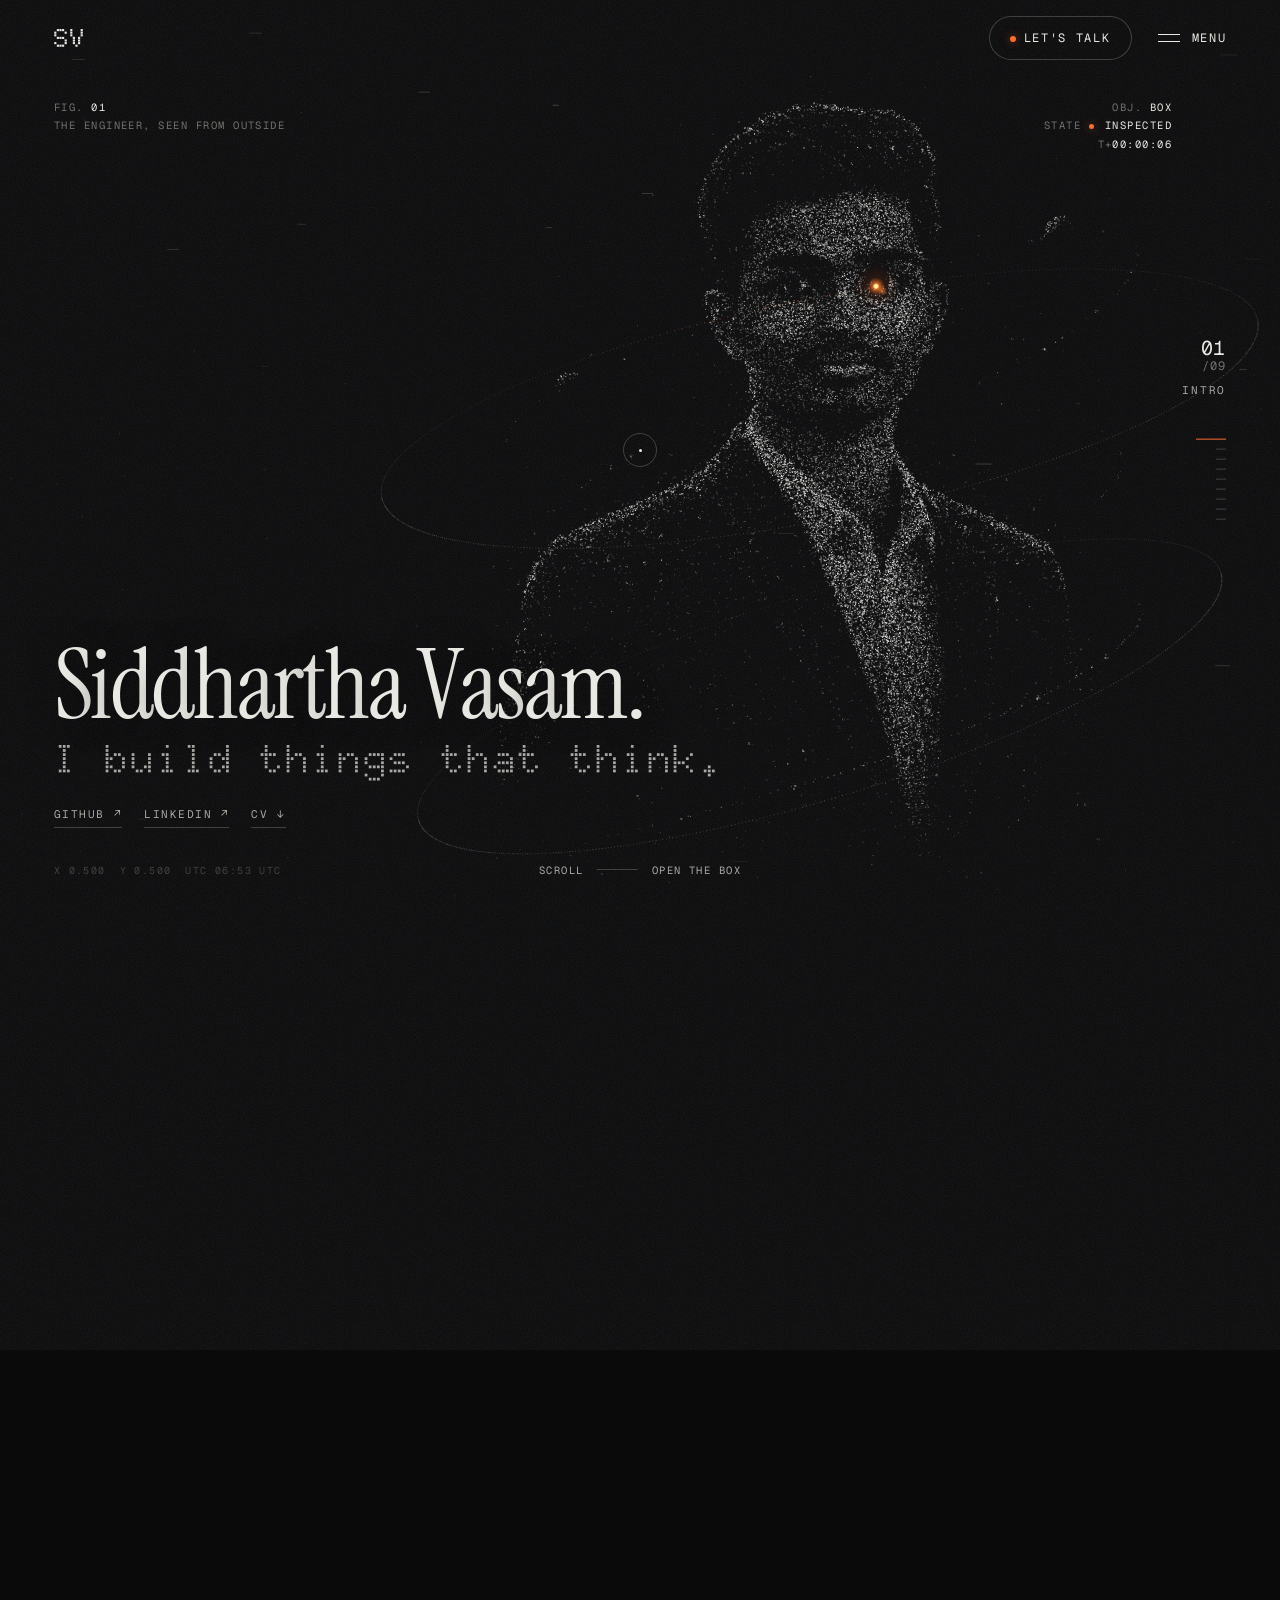
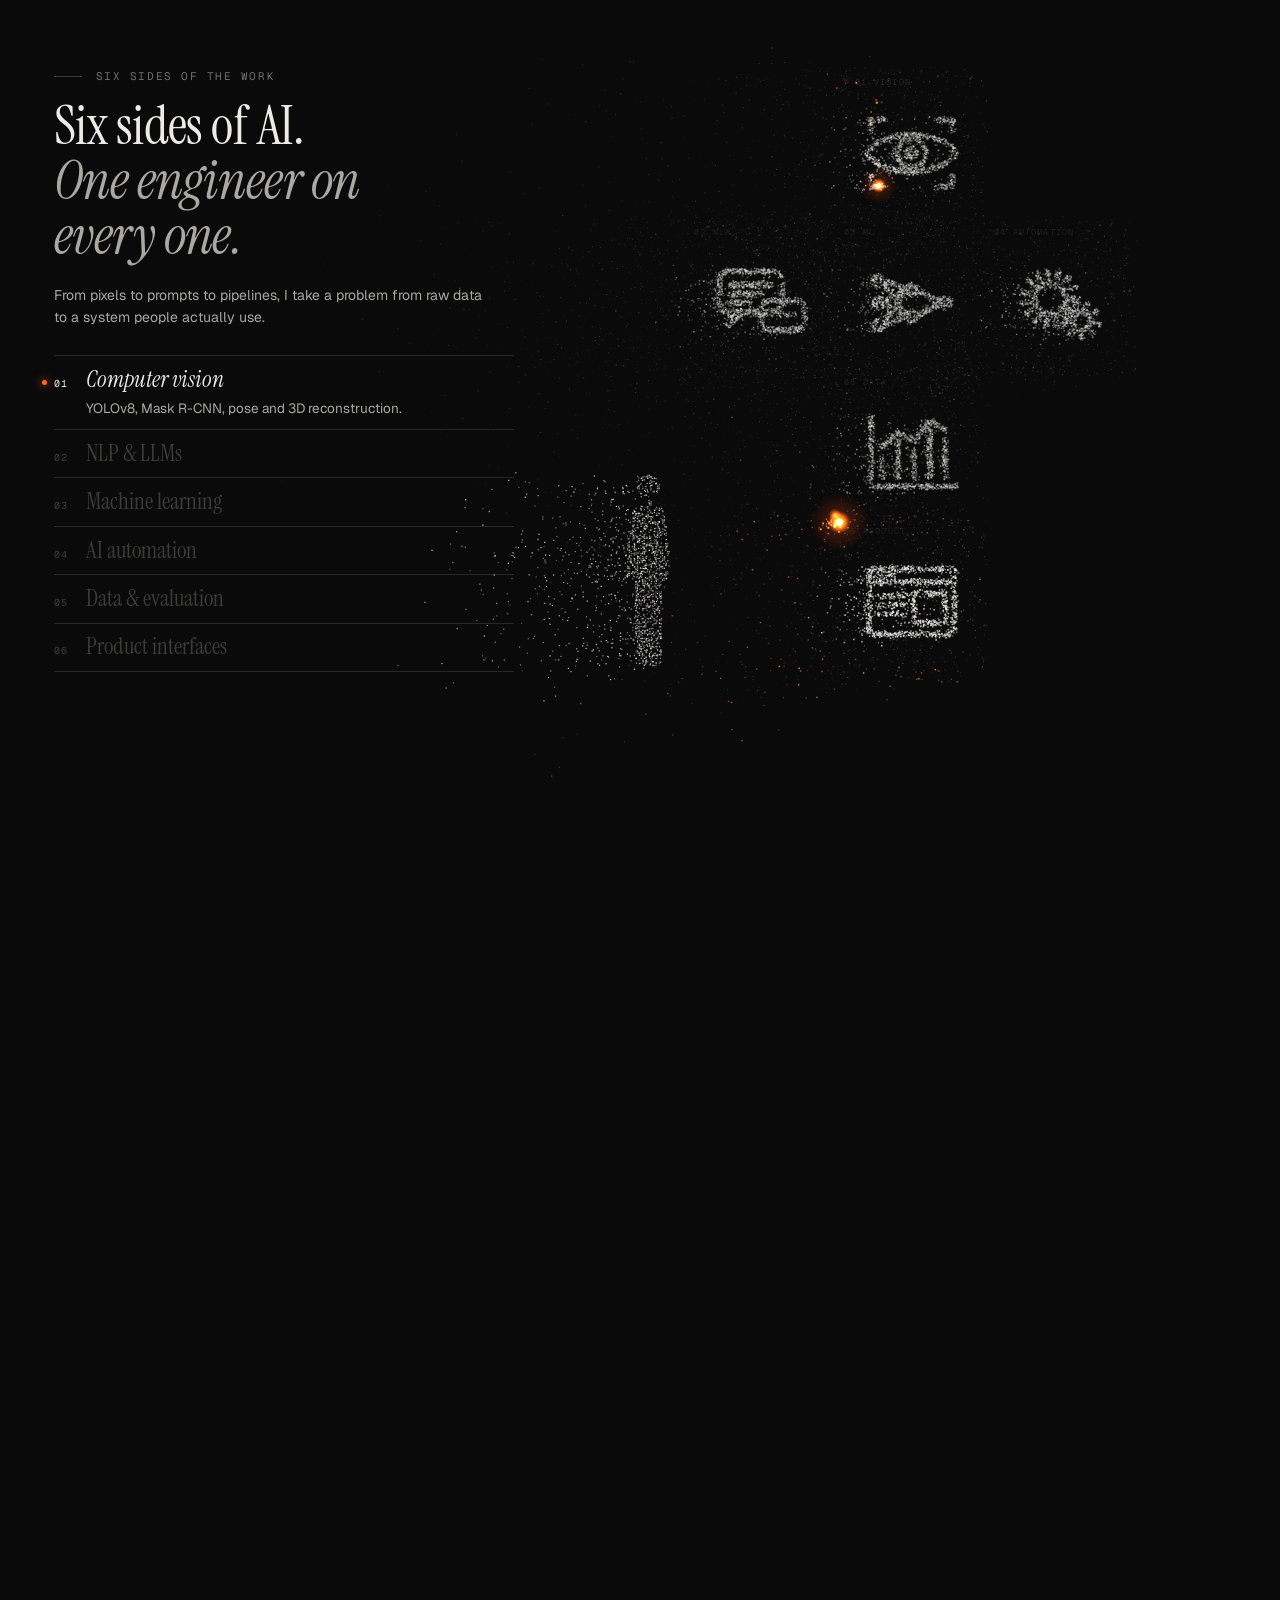
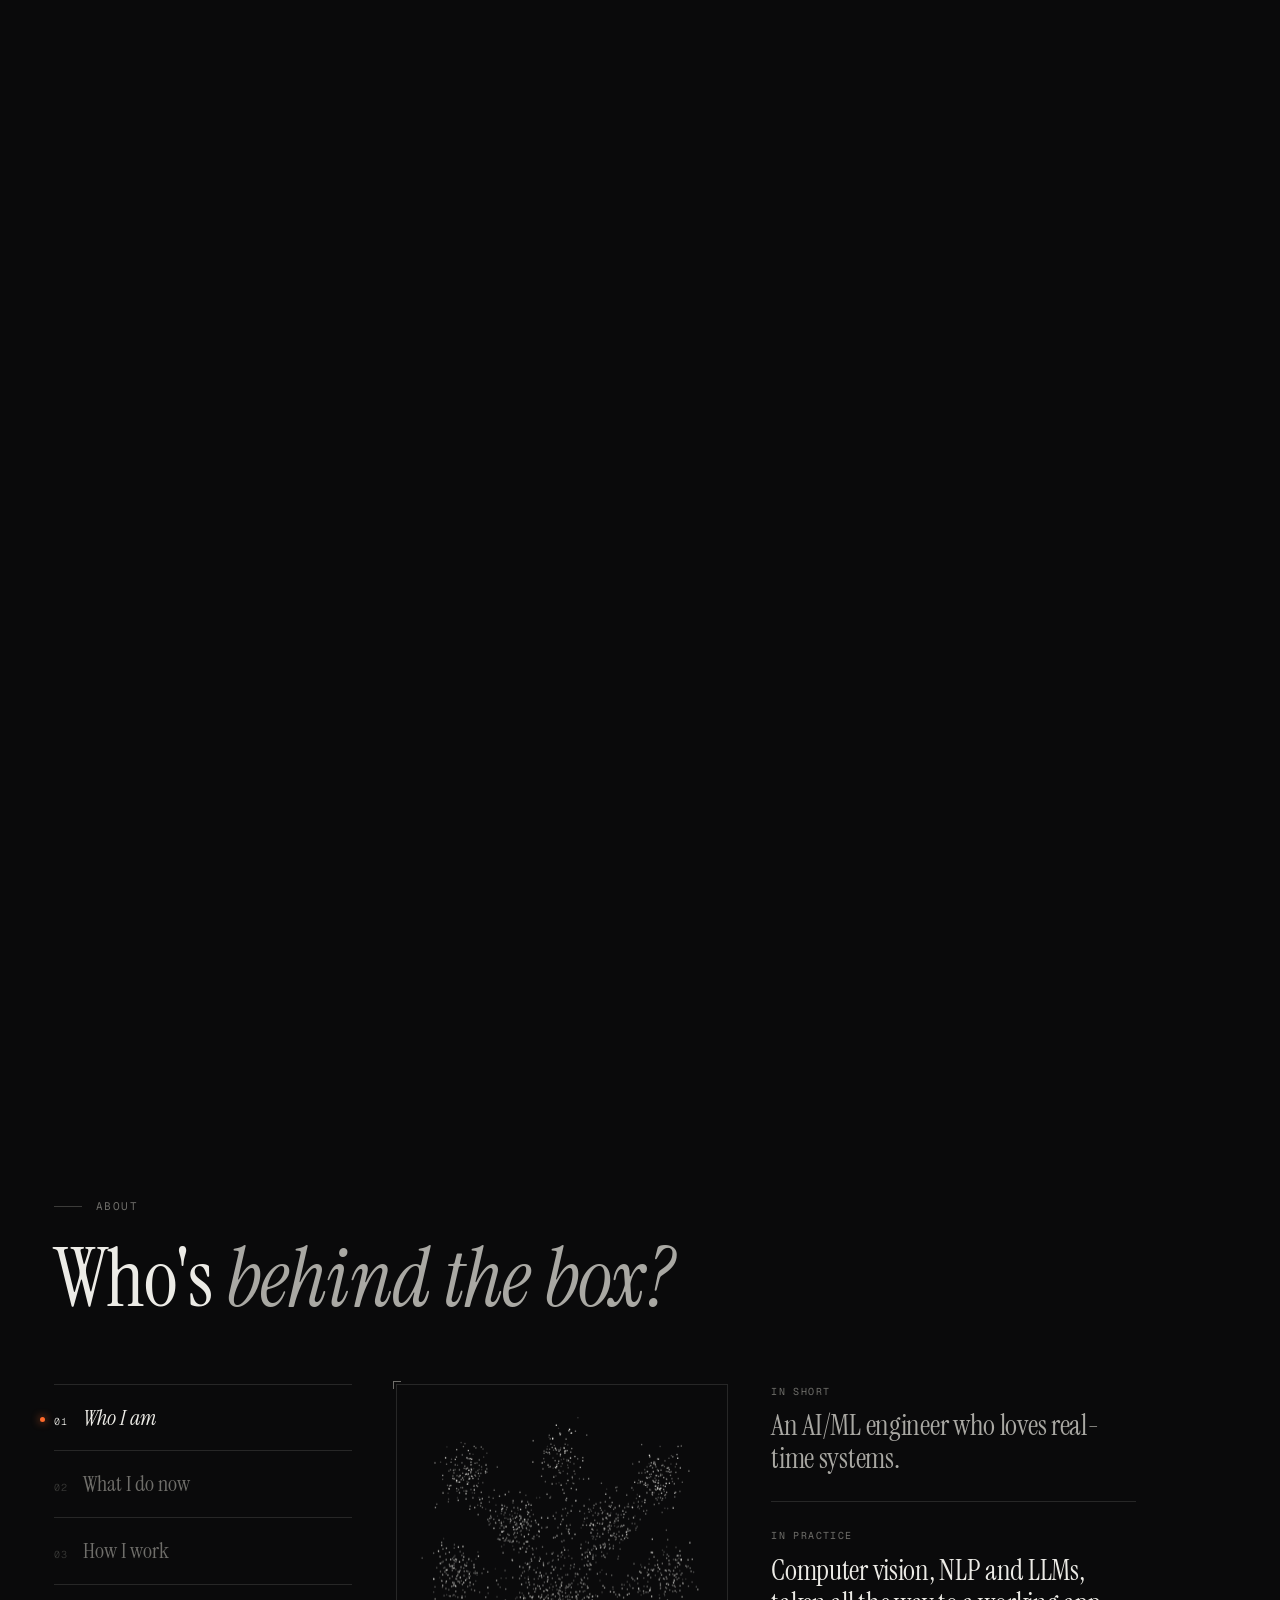
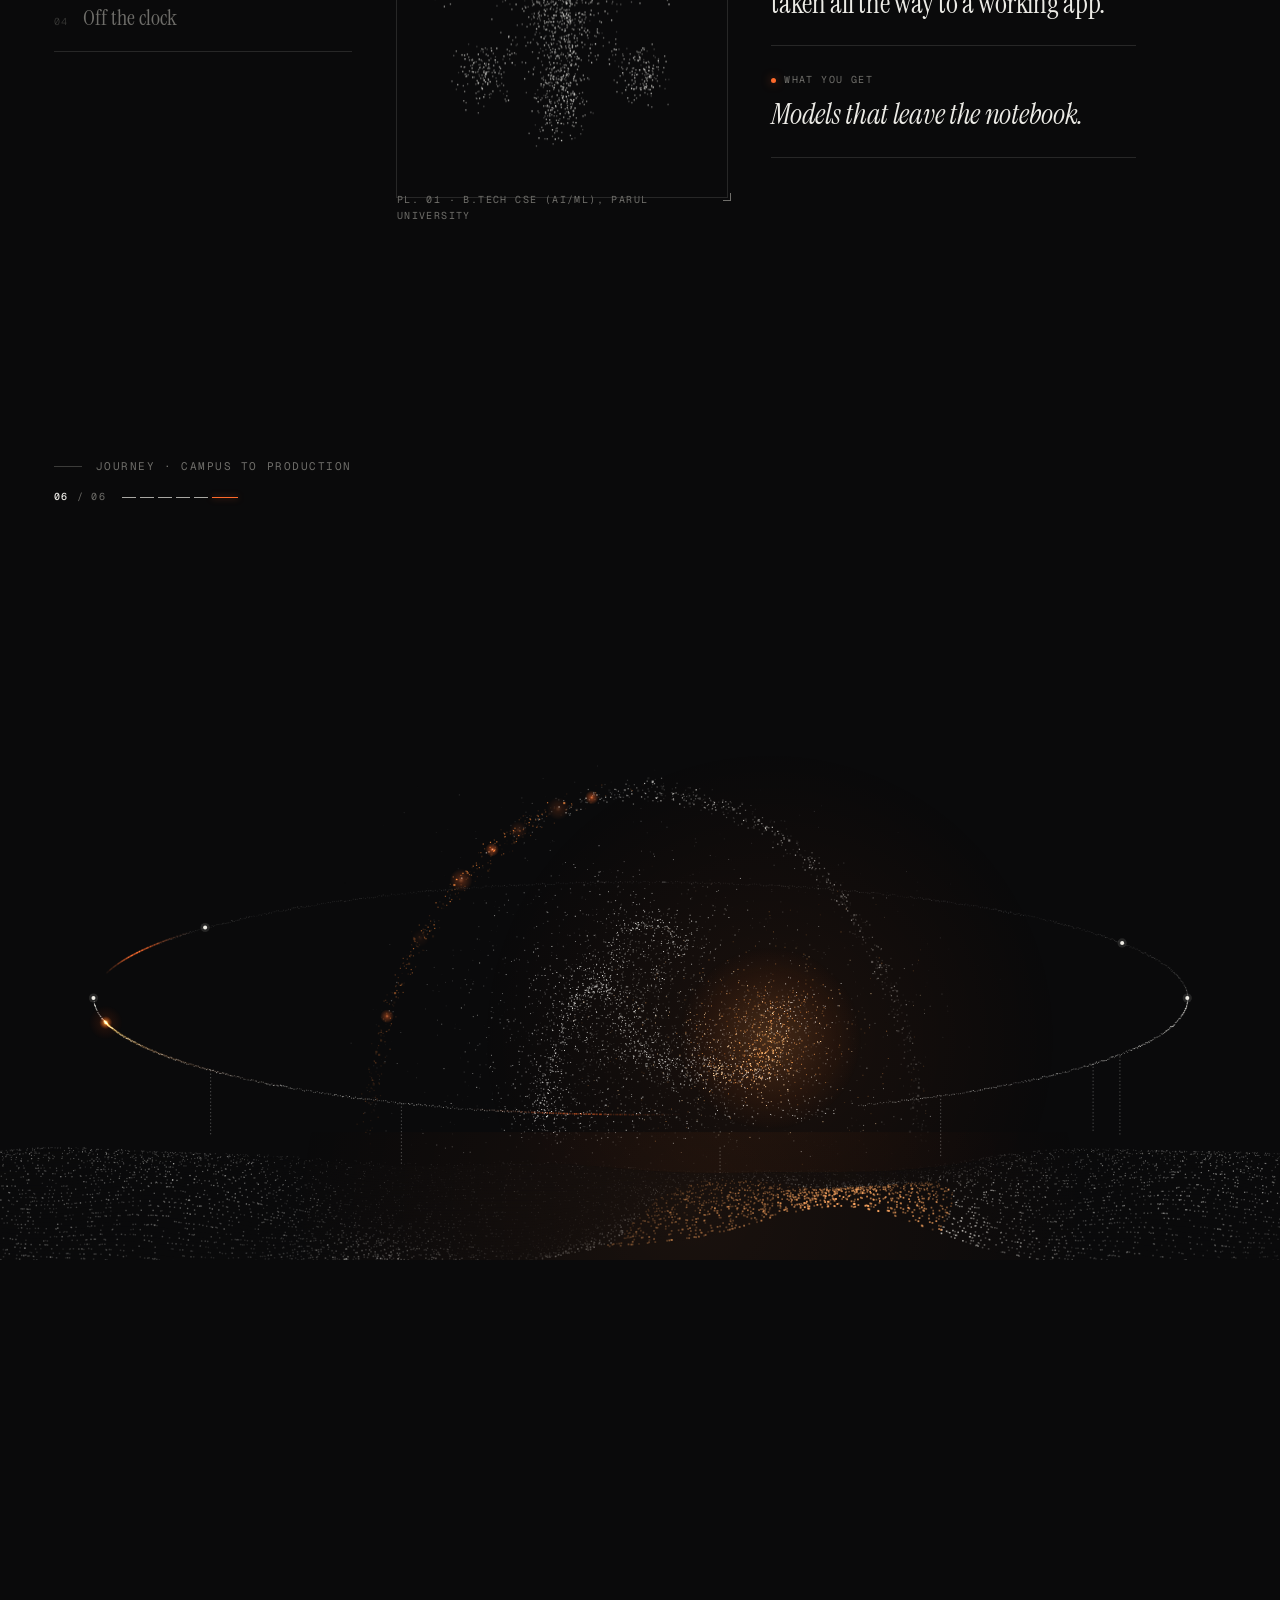
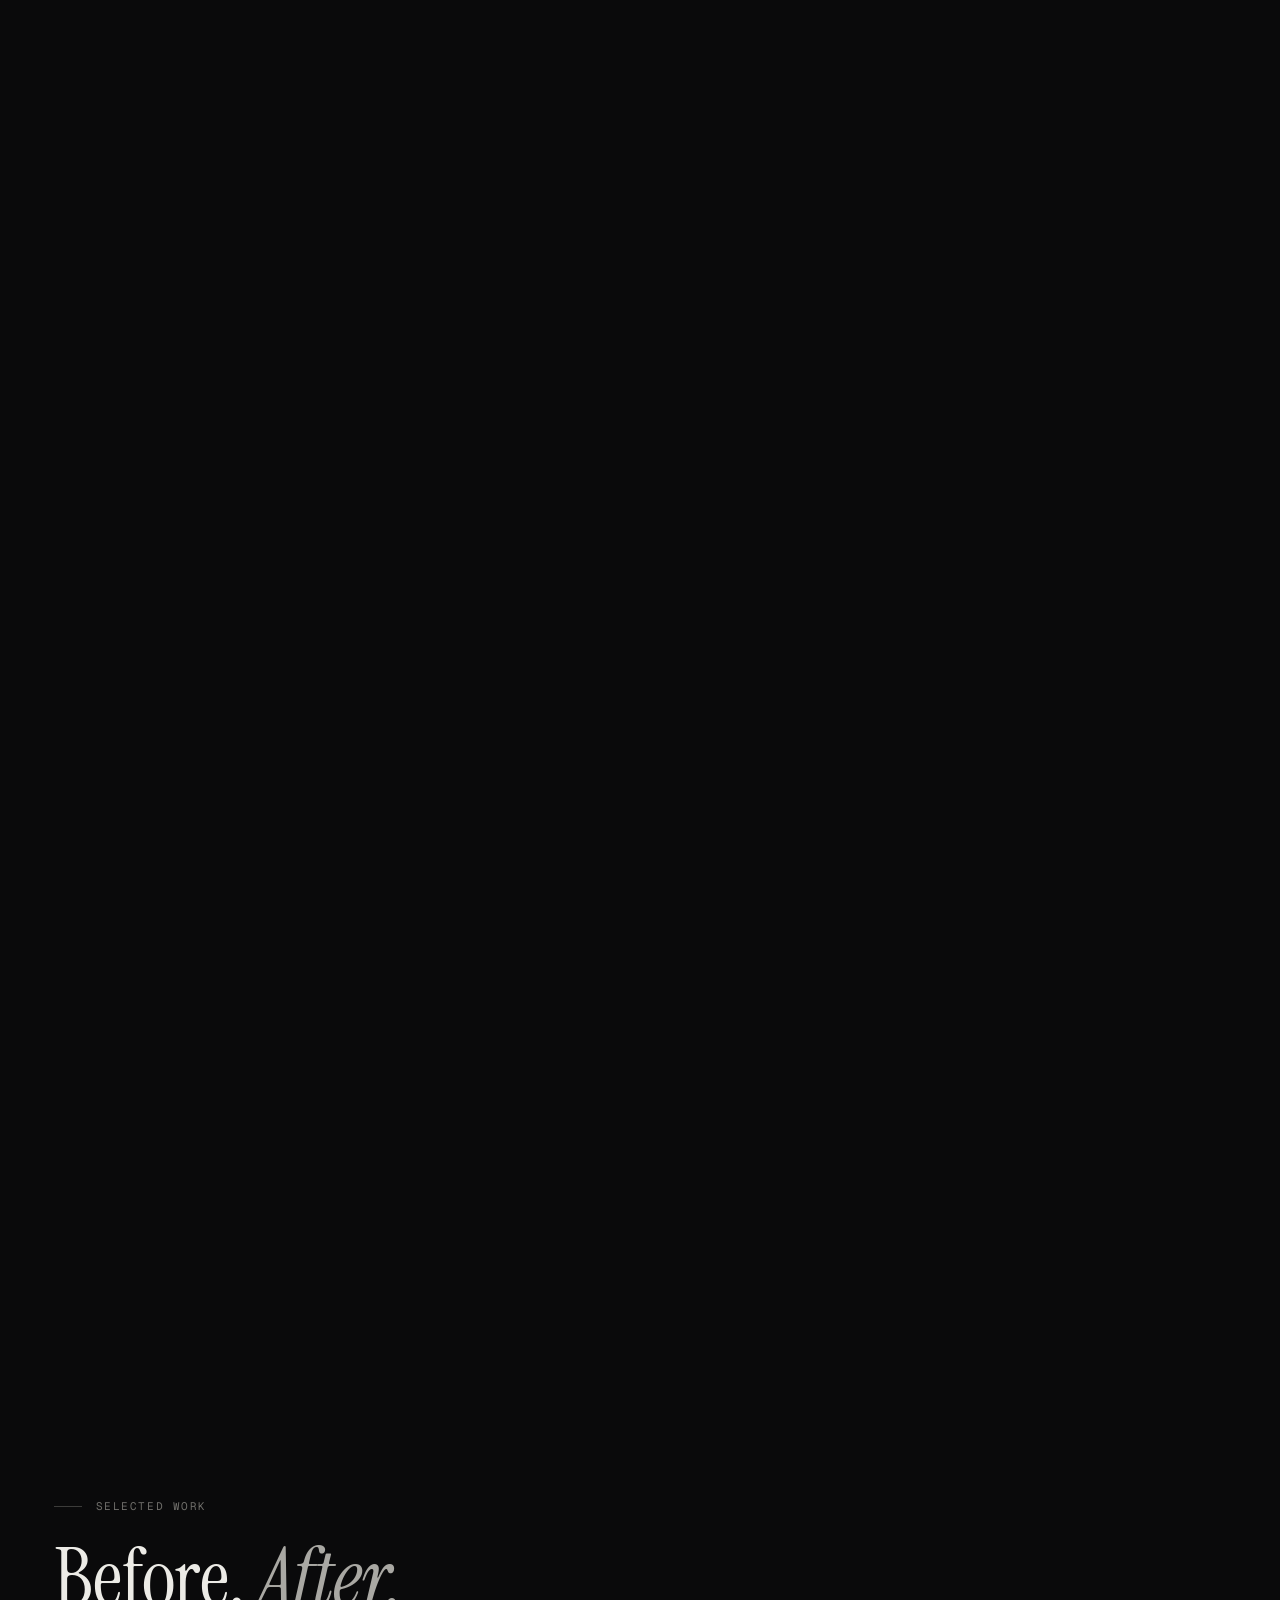
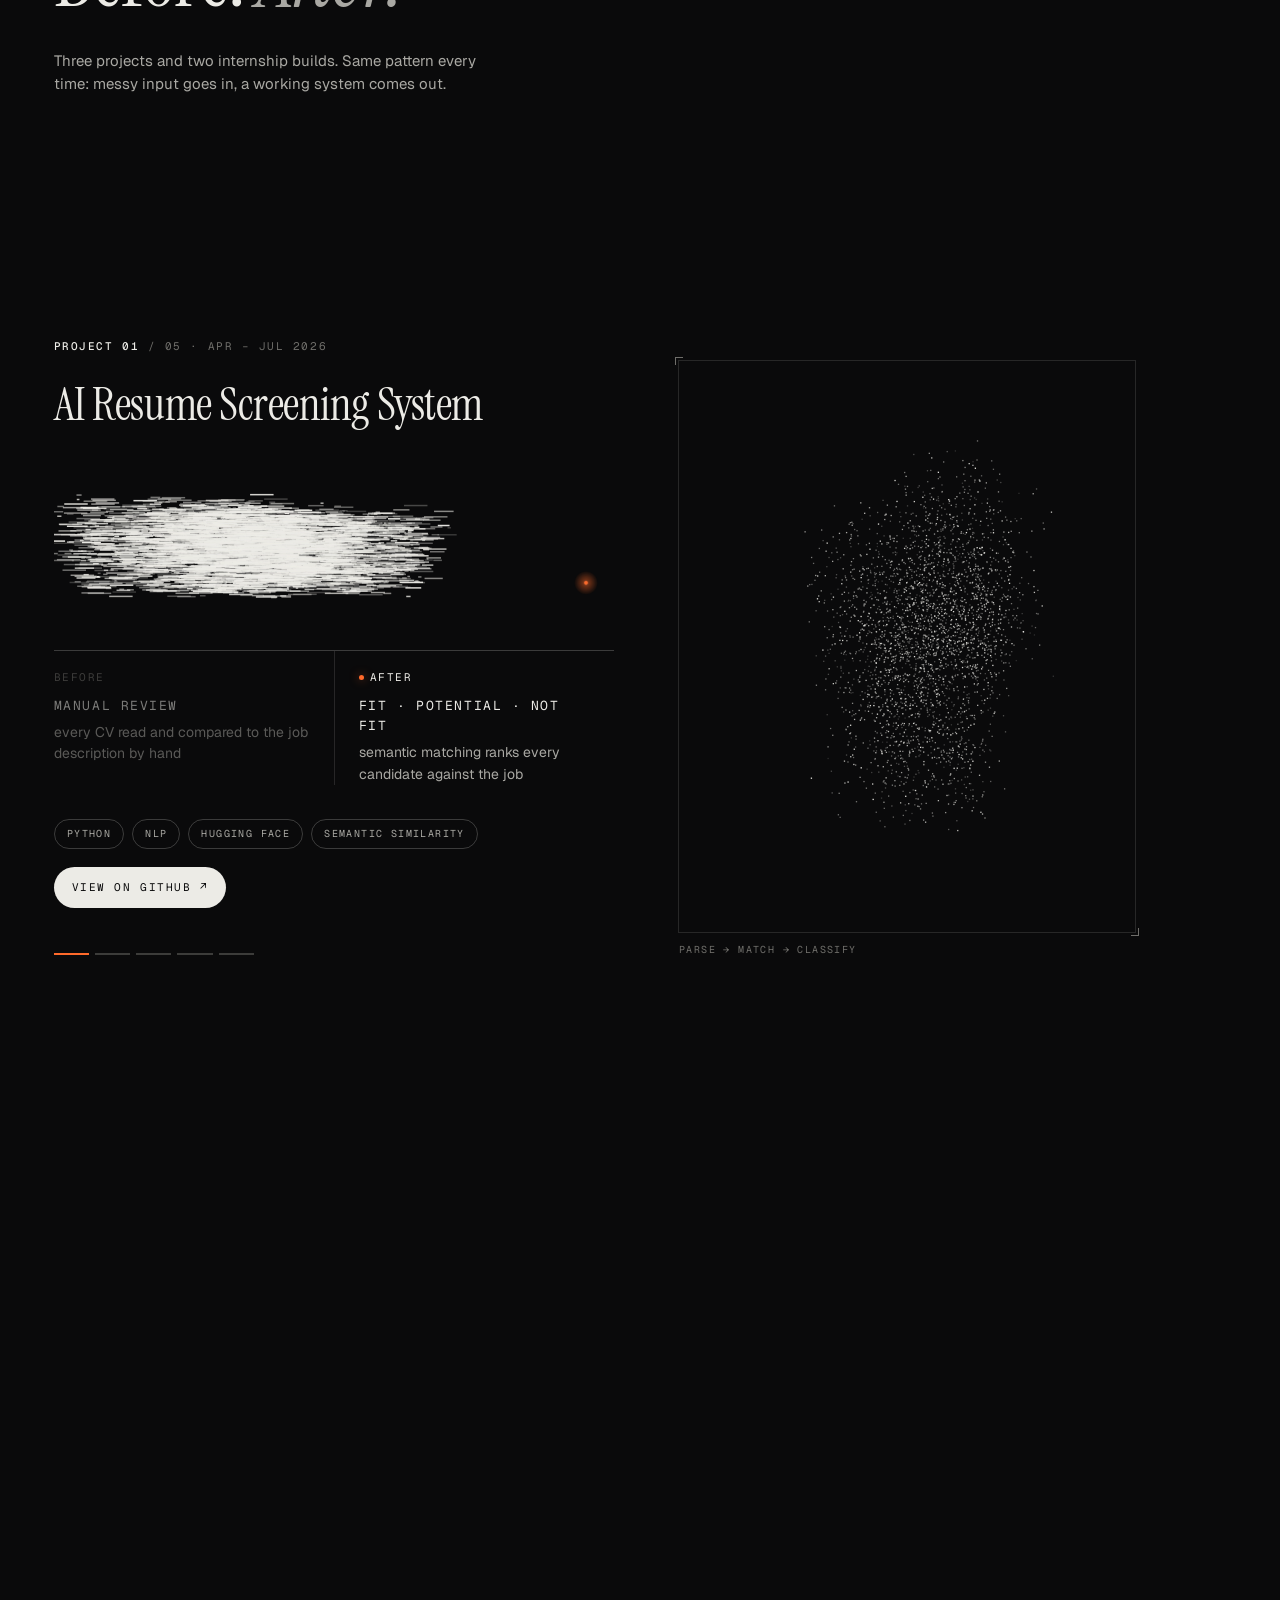
==== commit afc15e5c: "Fix mobile layout: page overflow, hero overlap, header backdrop, Journey milestones" ====
--- a/index.html
+++ b/index.html
@@ -26,7 +26,7 @@
   <link rel="preconnect" href="https://fonts.gstatic.com" crossorigin />
   <link href="https://fonts.googleapis.com/css2?family=Doto:wght@400;600;800&family=Geist:wght@300;400;500;600&family=Geist+Mono:wght@400;500&family=Instrument+Serif:ital@0;1&display=swap" rel="stylesheet" />
   <link href="https://api.fontshare.com/v2/css?f[]=boska@300,301,400,401&display=swap" rel="stylesheet" />
-  <link rel="stylesheet" href="css/style.css??v=1.1.3" />
+  <link rel="stylesheet" href="css/style.css??v=1.1.5" />
 </head>
 <body>
   <a class="skip-link" href="#sides">Skip to content</a>
@@ -407,7 +407,7 @@
     </div>
   </footer>
 
-  <script src="js/hero.js??v=1.1.3"></script>
-  <script src="js/main.js??v=1.1.3"></script>
+  <script src="js/hero.js??v=1.1.5"></script>
+  <script src="js/main.js??v=1.1.5"></script>
 </body>
 </html>
--- a/css/style.css
+++ b/css/style.css
@@ -363,8 +363,10 @@
   .ba > div + div { border-left: 0; padding-left: 0; border-top: 1px solid var(--line); margin-top: 18px; }
   .case-art { aspect-ratio: 1; margin-top: 4vh; }
   .case-progress { display: none; }
-  .stats { grid-template-columns: 1fr 1fr; }
-  .stat { padding: 28px 16px 30px 0; }
+  .stats { grid-template-columns: repeat(2, minmax(0, 1fr)); }
+  .stat { padding: 28px 16px 30px 0; min-width: 0; }
+  .stat b { font-size: clamp(40px, 12.5vw, 60px); }
+  .stat p { font-size: 17px; margin-top: 20px; }
   .stat:not(:nth-child(3n+1)) { border-left: 0; }
   .stat:nth-child(even) { border-left: 1px solid var(--line); padding-left: 16px; }
   .quote { grid-template-columns: 1fr; }
@@ -572,3 +574,20 @@
 
 /* =================================================================== hero: longer scroll story */
 .hero { height: 700vh; }
+
+
+/* =================================================================== phone fixes */
+@media (max-width: 760px) {
+  /* a soft backdrop under the fixed bar so text scrolling up never collides with the logo or buttons */
+  .bar::before { content: ""; position: absolute; inset: 0 0 -26px; z-index: -1; pointer-events: none; background: linear-gradient(var(--void) 50%, rgba(10, 10, 11, 0)); transition: opacity .5s; }
+  body.on-paper .bar::before { background: linear-gradient(var(--paper) 50%, rgba(233, 231, 225, 0)); }
+  /* the planet backdrop stays in the corner and quieter, so it never fights the text */
+  #ambient.on { opacity: .55; }
+  /* hero: "think out of the box" copy fits the top half; the flat net sits in the bottom half */
+  .hero-b { top: calc(var(--bar-h) + 7vh); }
+  .hero-b h2 { font-size: 40px; }
+  .hero-b2 { font-size: 27px; }
+  .hero-b3 { margin-top: 18px; }
+  /* about: room for the caption under the portrait frame */
+  .you-art { margin-bottom: 38px; }
+}
